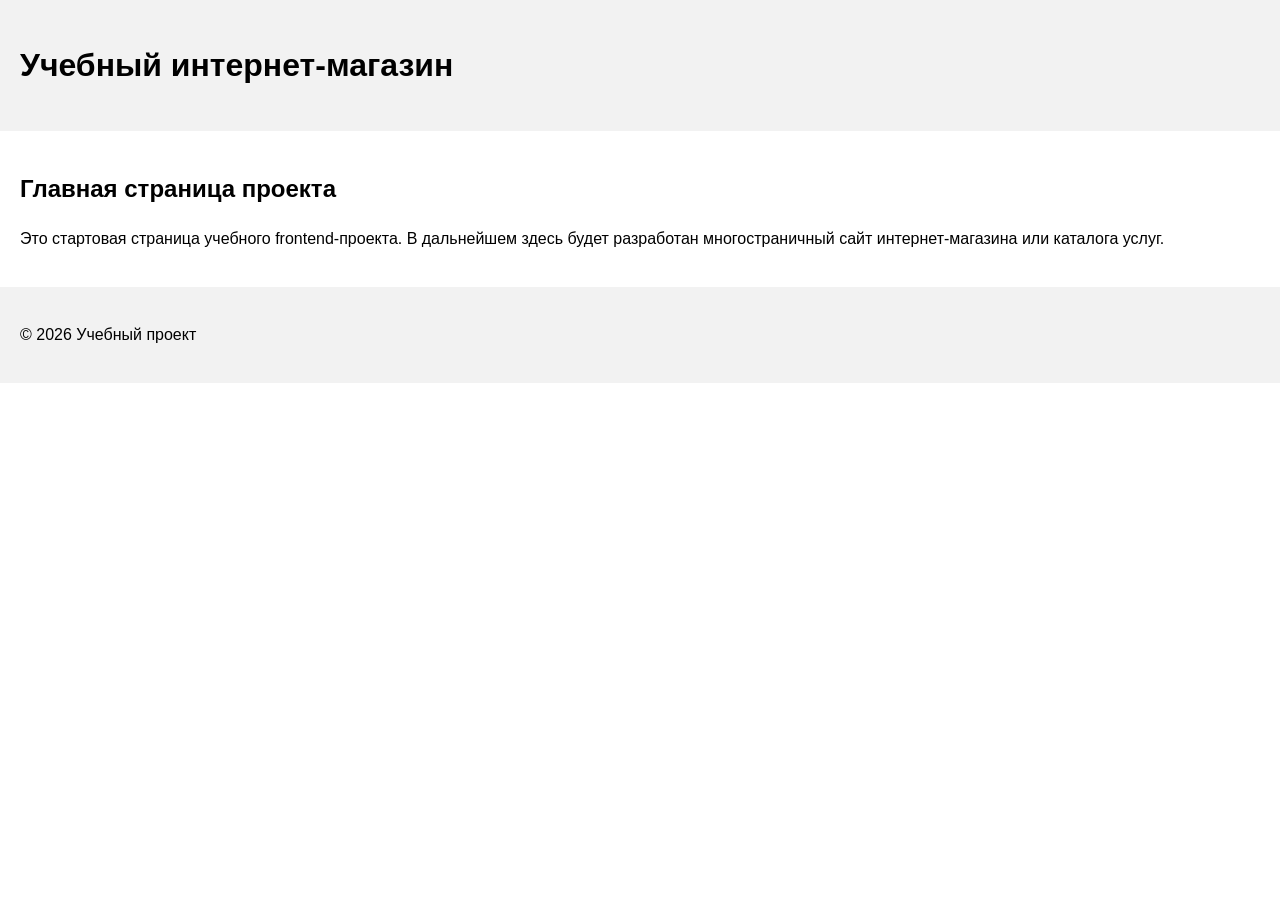
==== index.html @ c79b4078 "feat: initialize frontend project structure" ====
<!DOCTYPE html>
<html lang="ru">
<head>
  <meta charset="UTF-8">
  <meta name="viewport" content="width=device-width, initial-scale=1.0">
  <title>Каталог товаров</title>
  <link rel="stylesheet" href="css/style.css">
</head>
<body>
  <header>
    <h1>Учебный интернет-магазин</h1>
  </header>

  <main>
    <section>
      <h2>Главная страница проекта</h2>
      <p>
        Это стартовая страница учебного frontend-проекта.
        В дальнейшем здесь будет разработан многостраничный сайт
        интернет-магазина или каталога услуг.
      </p>
    </section>
  </main>

  <footer>
    <p>&copy; 2026 Учебный проект</p>
  </footer>
</body>
</html>
---- css/style.css ----
body {
  margin: 0;
  font-family: Arial, sans-serif;
  line-height: 1.5;
}

header,
main,
footer {
  padding: 20px;
}

header {
  background-color: #f2f2f2;
}

footer {
  background-color: #f2f2f2;
}
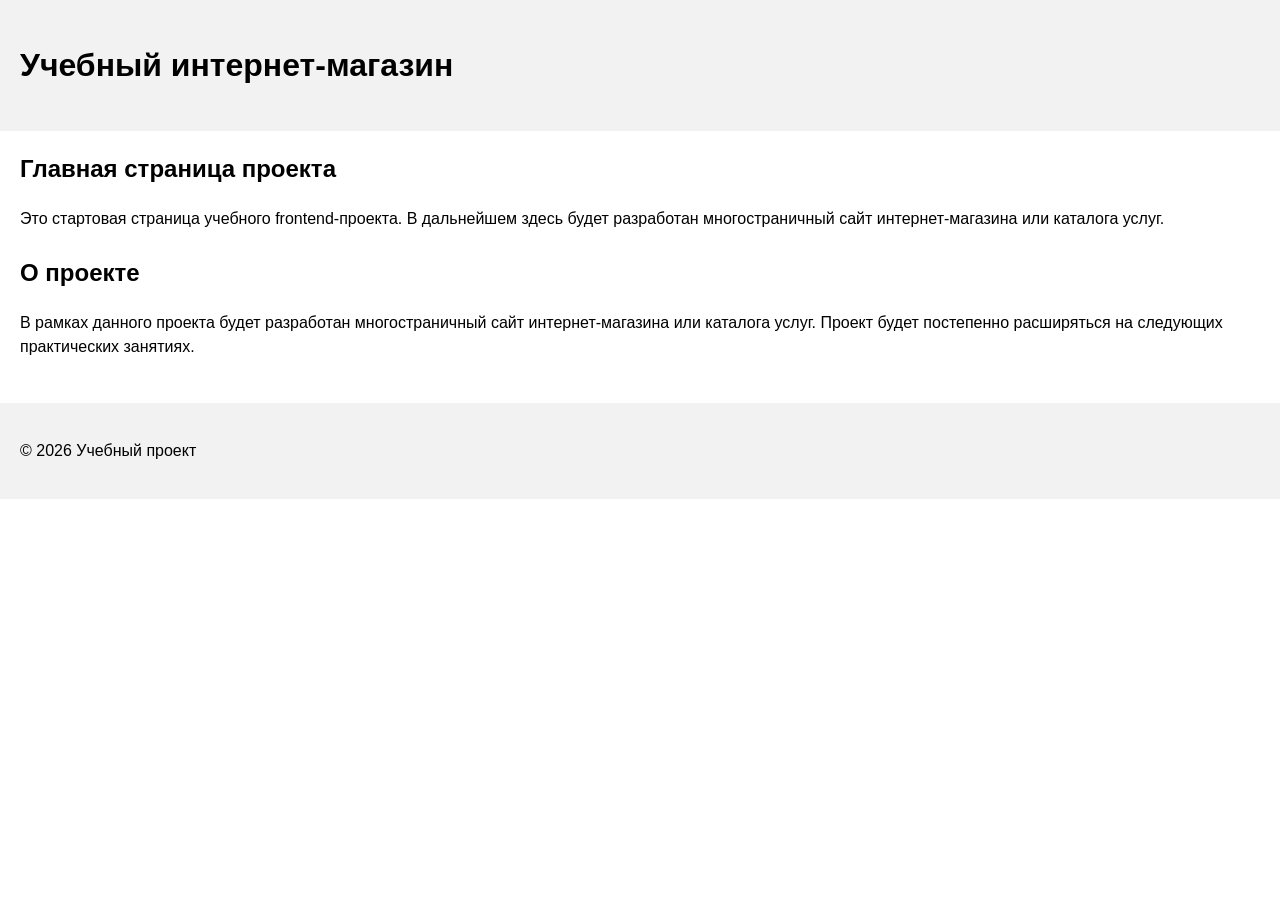
==== commit 5c880091: "feat: add project description selection" ====
--- a/index.html
+++ b/index.html
@@ -20,6 +20,14 @@
         интернет-магазина или каталога услуг.
       </p>
     </section>
+    <section>
+      <h2>О проекте</h2>
+      <p>
+        В рамках данного проекта будет разработан многостраничный сайт
+        интернет-магазина или каталога услуг. Проект будет постепенно
+        расширяться на следующих практических занятиях.
+      </p>
+    </section>
   </main>
 
   <footer>
--- a/css/style.css
+++ b/css/style.css
@@ -17,3 +17,10 @@
 footer {
   background-color: #f2f2f2;
 }
+section {
+  margin-bottom: 24px;
+}
+
+section h2 {
+  margin-top: 0;
+}
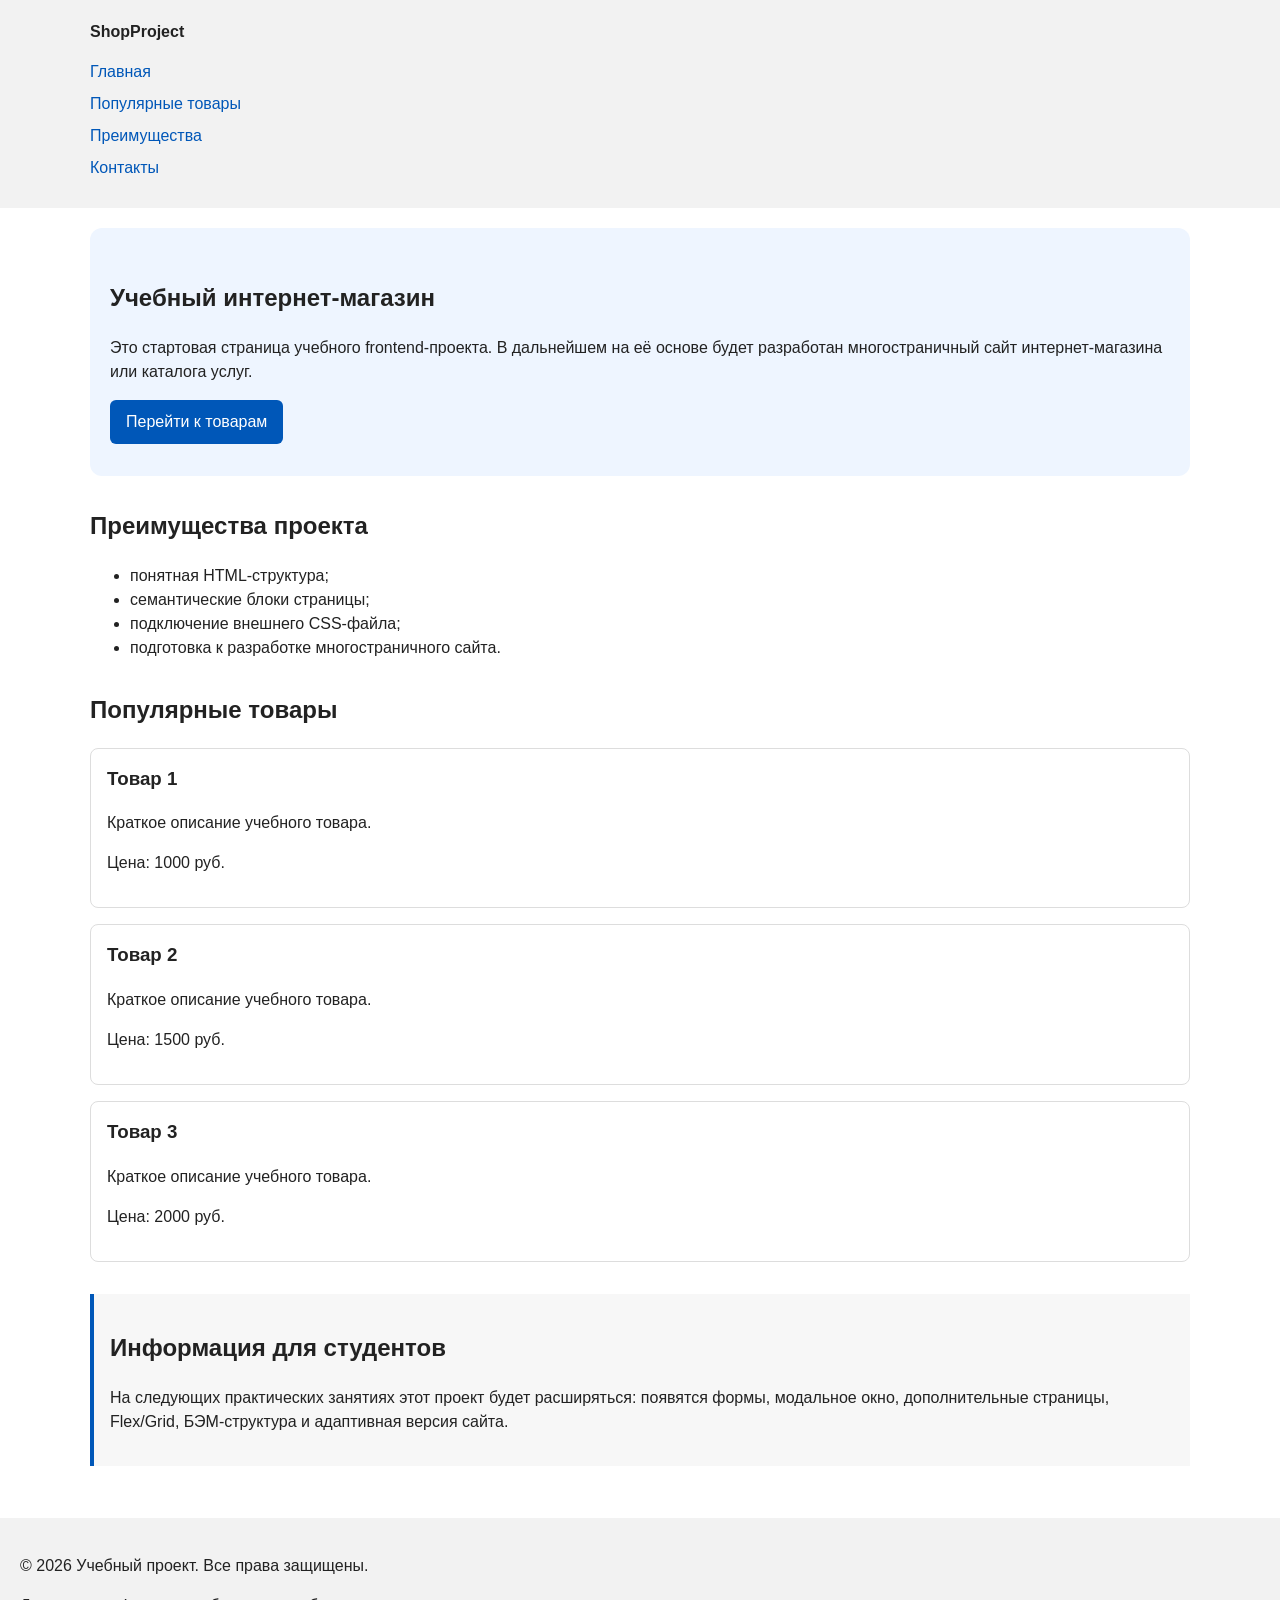
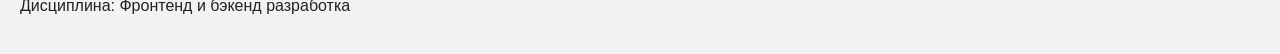
==== commit ddcb4ef4: "feat: add semantic HTML structure and base CSS styles" ====
--- a/index.html
+++ b/index.html
@@ -3,35 +3,79 @@
 <head>
   <meta charset="UTF-8">
   <meta name="viewport" content="width=device-width, initial-scale=1.0">
-  <title>Каталог товаров</title>
+  <title>Учебный интернет-магазин</title>
   <link rel="stylesheet" href="css/style.css">
 </head>
 <body>
   <header>
-    <h1>Учебный интернет-магазин</h1>
+    <div class="site-header">
+      <a class="site-logo" href="index.html">ShopProject</a>
+
+      <nav class="site-nav" aria-label="Основная навигация">
+        <ul class="site-nav__list">
+          <li><a href="index.html">Главная</a></li>
+          <li><a href="#popular">Популярные товары</a></li>
+          <li><a href="#advantages">Преимущества</a></li>
+          <li><a href="#contacts">Контакты</a></li>
+        </ul>
+      </nav>
+    </div>
   </header>
 
   <main>
-    <section>
-      <h2>Главная страница проекта</h2>
+    <section class="hero">
+      <h1>Учебный интернет-магазин</h1>
       <p>
         Это стартовая страница учебного frontend-проекта.
-        В дальнейшем здесь будет разработан многостраничный сайт
+        В дальнейшем на её основе будет разработан многостраничный сайт
         интернет-магазина или каталога услуг.
       </p>
+      <a class="button" href="#popular">Перейти к товарам</a>
     </section>
-    <section>
-      <h2>О проекте</h2>
+    <section class="section" id="advantages">
+      <h2>Преимущества проекта</h2>
+
+      <ul class="advantages-list">
+        <li>понятная HTML-структура;</li>
+        <li>семантические блоки страницы;</li>
+        <li>подключение внешнего CSS-файла;</li>
+        <li>подготовка к разработке многостраничного сайта.</li>
+      </ul>
+    </section>
+    <section class="section" id="popular">
+      <h2>Популярные товары</h2>
+
+      <article class="product-card">
+        <h3>Товар 1</h3>
+        <p>Краткое описание учебного товара.</p>
+        <p>Цена: 1000 руб.</p>
+      </article>
+
+      <article class="product-card">
+        <h3>Товар 2</h3>
+        <p>Краткое описание учебного товара.</p>
+        <p>Цена: 1500 руб.</p>
+      </article>
+
+      <article class="product-card">
+        <h3>Товар 3</h3>
+        <p>Краткое описание учебного товара.</p>
+        <p>Цена: 2000 руб.</p>
+      </article>
+    </section>
+    <aside class="aside-info">
+      <h2>Информация для студентов</h2>
       <p>
-        В рамках данного проекта будет разработан многостраничный сайт
-        интернет-магазина или каталога услуг. Проект будет постепенно
-        расширяться на следующих практических занятиях.
+        На следующих практических занятиях этот проект будет расширяться:
+        появятся формы, модальное окно, дополнительные страницы, Flex/Grid,
+        БЭМ-структура и адаптивная версия сайта.
       </p>
-    </section>
+    </aside>
   </main>
 
-  <footer>
-    <p>&copy; 2026 Учебный проект</p>
+  <footer id="contacts">
+    <p>&copy; 2026 Учебный проект. Все права защищены.</p>
+    <p>Дисциплина: Фронтенд и бэкенд разработка</p>
   </footer>
 </body>
 </html>
--- a/css/style.css
+++ b/css/style.css
@@ -1,26 +1,172 @@
+/* 
+  Универсальное правило для всех элементов.
+  border-box делает расчёт размеров более понятным:
+  width включает content, padding и border.
+*/
+* {
+  box-sizing: border-box;
+}
+
+/*
+  Убираем стандартный внешний отступ браузера у body.
+  Без этого вокруг страницы может появиться белая рамка.
+*/
 body {
   margin: 0;
   font-family: Arial, sans-serif;
   line-height: 1.5;
+  color: #222222;
+  background-color: #ffffff;
 }
 
+/*
+  Задаём внутренние отступы для основных областей страницы.
+  Это делает содержимое визуально отделённым от краёв окна браузера.
+*/
 header,
 main,
 footer {
   padding: 20px;
 }
 
+/*
+  Оформляем шапку страницы.
+  Пока используется простой светло-серый фон.
+*/
 header {
   background-color: #f2f2f2;
 }
 
+/*
+  Оформляем подвал страницы тем же фоном,
+  чтобы визуально отделить его от основного содержимого.
+*/
 footer {
   background-color: #f2f2f2;
 }
-section {
-  margin-bottom: 24px;
+
+/*
+  Ограничиваем ширину содержимого шапки,
+  чтобы оно не растягивалось слишком сильно на широких экранах.
+*/
+.site-header {
+  max-width: 1100px;
+  margin: 0 auto;
 }
 
-section h2 {
+/*
+  Оформляем текстовый логотип.
+*/
+.site-logo {
+  font-weight: bold;
+  text-decoration: none;
+  color: #222222;
+}
+
+/*
+  Убираем стандартные отступы и маркеры списка навигации.
+*/
+.site-nav__list {
+  padding: 0;
+  margin: 16px 0 0;
+  list-style: none;
+}
+
+/*
+  Добавляем расстояние между пунктами меню.
+*/
+.site-nav__list li {
+  margin-bottom: 8px;
+}
+
+/*
+  Оформляем ссылки меню.
+*/
+.site-nav__list a {
+  color: #0057b8;
+  text-decoration: none;
+}
+
+/*
+  При наведении мыши подчёркиваем ссылку.
+  Подробно состояния интерфейса будут рассмотрены в практической работе 1.7.
+*/
+.site-nav__list a:hover {
+  text-decoration: underline;
+}
+
+/*
+  Hero-блок — первый крупный блок страницы.
+  Он визуально отделяется от остальных разделов фоном и отступами.
+*/
+.hero {
+  max-width: 1100px;
+  margin: 0 auto 32px;
+  padding: 32px 20px;
+  background-color: #eef5ff;
+  border-radius: 12px;
+}
+
+/*
+  Общий класс для разделов страницы.
+*/
+.section {
+  max-width: 1100px;
+  margin: 0 auto 32px;
+}
+
+/*
+  Убираем лишний верхний отступ у заголовков разделов.
+*/
+.section h2 {
   margin-top: 0;
 }
+
+/*
+  Карточка товара — самостоятельный блок.
+  На следующих занятиях карточки будут доработаны и выстроены в сетку.
+*/
+.product-card {
+  margin-bottom: 16px;
+  padding: 16px;
+  border: 1px solid #dddddd;
+  border-radius: 8px;
+  background-color: #ffffff;
+}
+
+/*
+  Убираем лишний верхний отступ у заголовка карточки.
+*/
+.product-card h3 {
+  margin-top: 0;
+}
+
+/*
+  Пока это обычная ссылка, но визуально она оформляется как кнопка.
+*/
+.button {
+  display: inline-block;
+  padding: 10px 16px;
+  color: #ffffff;
+  background-color: #0057b8;
+  text-decoration: none;
+  border-radius: 6px;
+}
+
+/*
+  Простое состояние наведения для кнопки.
+*/
+.button:hover {
+  background-color: #003f86;
+}
+
+/*
+  Дополнительный информационный блок.
+*/
+.aside-info {
+  max-width: 1100px;
+  margin: 0 auto 32px;
+  padding: 16px;
+  border-left: 4px solid #0057b8;
+  background-color: #f7f7f7;
+}
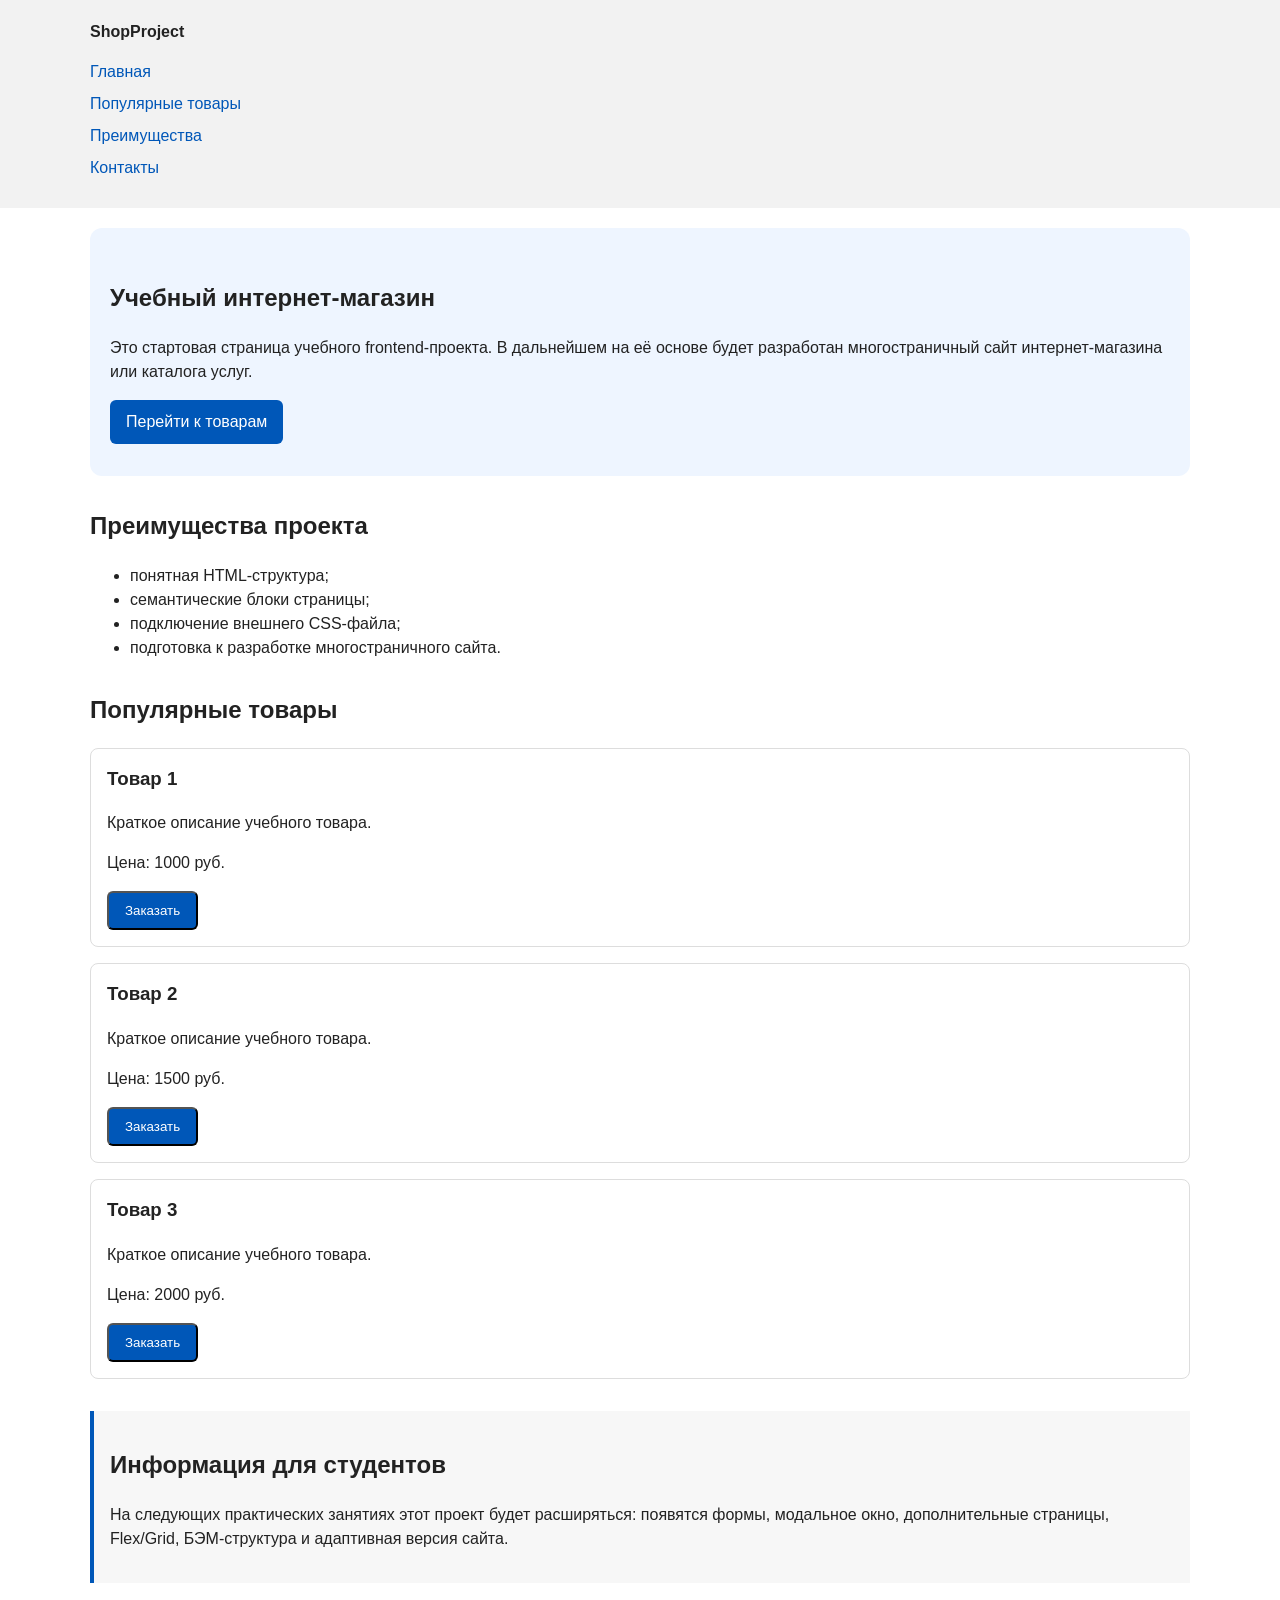
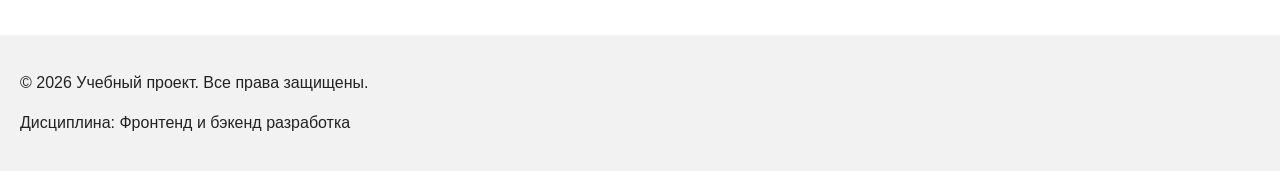
==== commit 80d91d67: "feat: add order form modal and validation" ====
--- a/index.html
+++ b/index.html
@@ -5,6 +5,7 @@
   <meta name="viewport" content="width=device-width, initial-scale=1.0">
   <title>Учебный интернет-магазин</title>
   <link rel="stylesheet" href="css/style.css">
+  <script src="js/main.js" defer></script>
 </head>
 <body>
   <header>
@@ -32,6 +33,7 @@
       </p>
       <a class="button" href="#popular">Перейти к товарам</a>
     </section>
+
     <section class="section" id="advantages">
       <h2>Преимущества проекта</h2>
 
@@ -42,6 +44,7 @@
         <li>подготовка к разработке многостраничного сайта.</li>
       </ul>
     </section>
+    
     <section class="section" id="popular">
       <h2>Популярные товары</h2>
 
@@ -49,20 +52,30 @@
         <h3>Товар 1</h3>
         <p>Краткое описание учебного товара.</p>
         <p>Цена: 1000 руб.</p>
+        <button class="button product-card__button" type="button" data-product="Товар 1">
+          Заказать
+        </button>
       </article>
 
       <article class="product-card">
         <h3>Товар 2</h3>
         <p>Краткое описание учебного товара.</p>
         <p>Цена: 1500 руб.</p>
+        <button class="button product-card__button" type="button" data-product="Товар 1">
+          Заказать
+        </button>
       </article>
 
       <article class="product-card">
         <h3>Товар 3</h3>
         <p>Краткое описание учебного товара.</p>
         <p>Цена: 2000 руб.</p>
+        <button class="button product-card__button" type="button" data-product="Товар 1">
+          Заказать
+        </button>
       </article>
     </section>
+
     <aside class="aside-info">
       <h2>Информация для студентов</h2>
       <p>
@@ -71,11 +84,110 @@
         БЭМ-структура и адаптивная версия сайта.
       </p>
     </aside>
+
   </main>
 
   <footer id="contacts">
     <p>&copy; 2026 Учебный проект. Все права защищены.</p>
     <p>Дисциплина: Фронтенд и бэкенд разработка</p>
   </footer>
+
+  <dialog class="order-dialog" id="order-dialog" aria-labelledby="order-dialog-title">
+    <h2 id="order-dialog-title">Оформление заявки</h2>
+
+    <form class="order-form" id="order-form" action="#" method="post" novalidate>
+      <input id="selected-product" name="selected-product" type="hidden">
+
+      <div class="form-field">
+        <label for="order-name">Имя</label>
+        <input
+          id="order-name"
+          name="name"
+          type="text"
+          placeholder="Введите ваше имя"
+          minlength="2"
+          autocomplete="given-name"
+          required
+        >
+      </div>
+
+      <div class="form-field">
+        <label for="order-email">E-mail</label>
+        <input
+          id="order-email"
+          name="email"
+          type="email"
+          placeholder="example@mail.ru"
+          autocomplete="email"
+          required
+        >
+      </div>
+
+      <div class="form-field">
+        <label for="order-phone">Телефон</label>
+        <input
+          id="order-phone"
+          name="phone"
+          type="tel"
+          inputmode="tel"
+          placeholder="+7 (900) 000-00-00"
+          pattern="^\+7 \(\d{3}\) \d{3}-\d{2}-\d{2}$"
+          required
+        >
+        <small>Формат: +7 (900) 000-00-00</small>
+      </div>
+
+      <div class="form-field">
+        <label for="order-date">Дата связи</label>
+        <input
+          id="order-date"
+          name="date"
+          type="date"
+        >
+      </div>
+
+      <div class="form-field">
+        <label for="order-topic">Тема заявки</label>
+        <select id="order-topic" name="topic" required>
+          <option value="">Выберите тему</option>
+          <option value="product">Заказ товара</option>
+          <option value="consultation">Консультация</option>
+          <option value="delivery">Доставка</option>
+        </select>
+      </div>
+
+      <div class="form-field">
+        <label for="order-comment">Комментарий</label>
+        <textarea
+          id="order-comment"
+          name="comment"
+          rows="4"
+          placeholder="Укажите дополнительную информацию"
+        ></textarea>
+      </div>
+
+      <div class="form-field form-field--checkbox">
+        <label>
+          <input
+            id="order-agreement"
+            name="agreement"
+            type="checkbox"
+            required
+          >
+          Я согласен на обработку данных
+        </label>
+      </div>
+
+      <div class="form-actions">
+        <button type="button" id="close-order-dialog">Закрыть</button>
+        <button type="submit">Отправить заявку</button>
+      </div>
+    </form>
+  </dialog>
+
+  <p class="success-message" id="success-message" hidden>
+    Форма успешно отправлена!
+  </p>
+
 </body>
 </html>
--- a/css/style.css
+++ b/css/style.css
@@ -170,3 +170,105 @@
   border-left: 4px solid #0057b8;
   background-color: #f7f7f7;
 }
+
+/*
+  Модальное окно.
+  Элемент dialog сам умеет открываться поверх страницы.
+*/
+.order-dialog {
+  width: min(100% - 32px, 560px);
+  padding: 24px;
+  border: none;
+  border-radius: 12px;
+}
+
+/*
+  Затемнение фона за модальным окном.
+*/
+.order-dialog::backdrop {
+  background-color: rgba(0, 0, 0, 0.5);
+}
+
+/*
+  Поле формы.
+  Каждый блок получает нижний отступ.
+*/
+.form-field {
+  margin-bottom: 16px;
+}
+
+/*
+  Подпись поля.
+*/
+.form-field label {
+  display: block;
+  margin-bottom: 6px;
+}
+
+/*
+  Основные поля формы.
+*/
+.form-field input,
+.form-field select,
+.form-field textarea {
+  width: 100%;
+  padding: 10px 12px;
+  border: 1px solid #cccccc;
+  border-radius: 6px;
+  font: inherit;
+}
+
+/*
+  Checkbox не должен занимать всю ширину.
+*/
+.form-field input[type="checkbox"] {
+  width: auto;
+}
+
+/*
+  Подсказка под полем телефона.
+*/
+.form-field small {
+  display: block;
+  margin-top: 4px;
+  color: #666666;
+}
+
+/*
+  Видимый фокус для клавиатурной навигации.
+*/
+.form-field input:focus-visible,
+.form-field select:focus-visible,
+.form-field textarea:focus-visible,
+.form-actions button:focus-visible {
+  outline: 2px solid #0057b8;
+  outline-offset: 2px;
+}
+
+/*
+  Подсветка ошибочных полей.
+  Атрибут aria-invalid будет добавляться через JavaScript.
+*/
+[aria-invalid="true"] {
+  border-color: #b00020;
+}
+
+/*
+  Кнопки формы.
+*/
+.form-actions {
+  display: flex;
+  gap: 12px;
+  margin-top: 20px;
+}
+
+/*
+  Сообщение об успешной отправке.
+*/
+.success-message {
+  max-width: 1100px;
+  margin: 24px auto;
+  padding: 16px;
+  border-left: 4px solid #168a2f;
+  background-color: #eefaf0;
+}
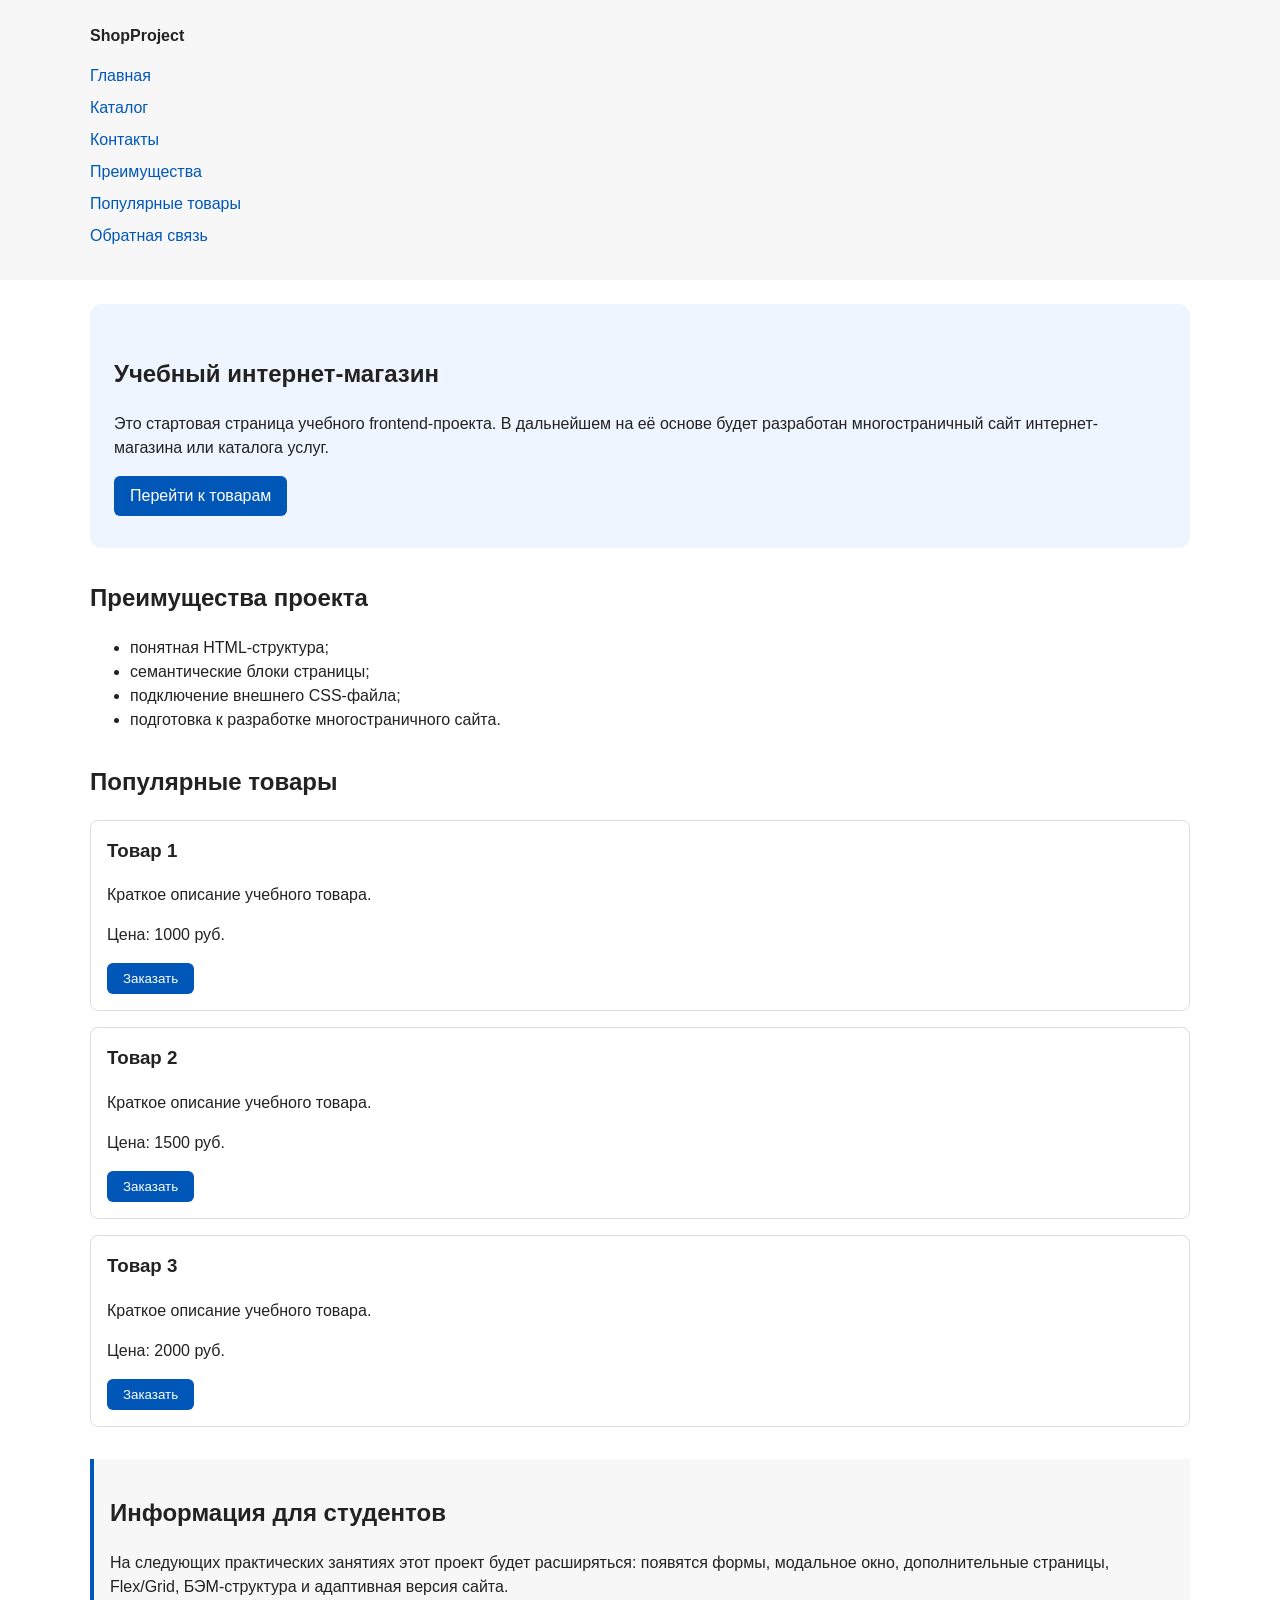
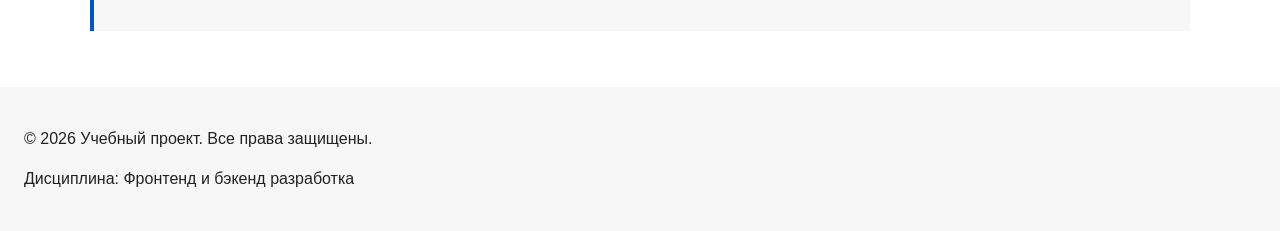
==== commit 62d04d05: "feat: add multi-page structure navigation and anchors" ====
--- a/index.html
+++ b/index.html
@@ -3,6 +3,10 @@
 <head>
   <meta charset="UTF-8">
   <meta name="viewport" content="width=device-width, initial-scale=1.0">
+  <meta property="og:type" content="website">
+  <meta property="og:title" content="Учебный интернет-магазин">
+  <meta property="og:description" content="Учебный frontend-проект интернет-магазина.">
+  <meta property="og:image" content="https://username.github.io/kr1-html-css-shop/images/preview.jpg">
   <title>Учебный интернет-магазин</title>
   <link rel="stylesheet" href="css/style.css">
   <script src="js/main.js" defer></script>
@@ -15,9 +19,11 @@
       <nav class="site-nav" aria-label="Основная навигация">
         <ul class="site-nav__list">
           <li><a href="index.html">Главная</a></li>
-          <li><a href="#popular">Популярные товары</a></li>
-          <li><a href="#advantages">Преимущества</a></li>
-          <li><a href="#contacts">Контакты</a></li>
+          <li><a href="catalog.html">Каталог</a></li>
+          <li><a href="contacts.html">Контакты</a></li>
+          <li><a href="index.html#advantages">Преимущества</a></li>
+          <li><a href="index.html#popular">Популярные товары</a></li>
+          <li><a href="index.html#contacts">Обратная связь</a></li>
         </ul>
       </nav>
     </div>
--- a/css/style.css
+++ b/css/style.css
@@ -1,23 +1,54 @@
-/* 
-  Универсальное правило для всех элементов.
-  border-box делает расчёт размеров более понятным:
-  width включает content, padding и border.
-*/
+/* ===============================
+   1. Переменные проекта
+   =============================== */
+
+:root {
+  /* Основные цвета проекта */
+  --color-bg: #ffffff;
+  --color-text: #222222;
+  --color-muted: #666666;
+  --color-primary: #0057b8;
+  --color-primary-dark: #003f86;
+  --color-border: #dddddd;
+  --color-surface: #f7f7f7;
+  --color-surface-accent: #eef5ff;
+  --color-danger: #b00020;
+  --color-success: #168a2f;
+  --color-success-bg: #eefaf0;
+  --color-white: #ffffff;
+
+  /* Отступы */
+  --space-xs: 4px;
+  --space-sm: 8px;
+  --space-md: 16px;
+  --space-lg: 24px;
+  --space-xl: 32px;
+
+  /* Скругления */
+  --radius-sm: 6px;
+  --radius-md: 8px;
+  --radius-lg: 12px;
+
+  /* Размеры */
+  --container-width: 1100px;
+}
+
+/* ===============================
+   2. Базовые стили
+   =============================== */
+
 * {
   box-sizing: border-box;
 }
 
-/*
-  Убираем стандартный внешний отступ браузера у body.
-  Без этого вокруг страницы может появиться белая рамка.
-*/
 body {
   margin: 0;
   font-family: Arial, sans-serif;
   line-height: 1.5;
-  color: #222222;
-  background-color: #ffffff;
-}
+  color: var(--color-text);
+  background-color: var(--color-bg);
+}
+
 
 /*
   Задаём внутренние отступы для основных областей страницы.
@@ -26,23 +57,33 @@
 header,
 main,
 footer {
-  padding: 20px;
-}
-
-/*
-  Оформляем шапку страницы.
-  Пока используется простой светло-серый фон.
-*/
+  padding: var(--space-lg);
+}
+
+
 header {
-  background-color: #f2f2f2;
-}
-
-/*
-  Оформляем подвал страницы тем же фоном,
-  чтобы визуально отделить его от основного содержимого.
-*/
+  background-color: var(--color-surface);
+}
+
 footer {
-  background-color: #f2f2f2;
+  background-color: var(--color-surface);
+}
+
+/* ===============================
+   3. Общие элементы интерфейса
+   =============================== */
+
+a {
+  color: var(--color-primary);
+}
+
+a:hover {
+  background-color: var(--color-primary-dark);
+}
+
+a:focus-visible {
+  outline: 2px solid var(--color-primary);
+  outline-offset: 3px;
 }
 
 /*
@@ -92,165 +133,142 @@
   Подробно состояния интерфейса будут рассмотрены в практической работе 1.7.
 */
 .site-nav__list a:hover {
+  color: var(--color-white);
   text-decoration: underline;
 }
 
-/*
-  Hero-блок — первый крупный блок страницы.
-  Он визуально отделяется от остальных разделов фоном и отступами.
-*/
+/* ===============================
+   4. Компоненты страницы
+   =============================== */
+
 .hero {
-  max-width: 1100px;
-  margin: 0 auto 32px;
-  padding: 32px 20px;
-  background-color: #eef5ff;
-  border-radius: 12px;
-}
-
-/*
-  Общий класс для разделов страницы.
-*/
+  max-width: var(--container-width);
+  margin: 0 auto var(--space-xl);
+  padding: var(--space-xl) var(--space-lg);
+  background-color: var(--color-surface-accent);
+  border-radius: var(--radius-lg);
+}
+
 .section {
-  max-width: 1100px;
-  margin: 0 auto 32px;
-}
-
-/*
-  Убираем лишний верхний отступ у заголовков разделов.
-*/
+  max-width: var(--container-width);
+  margin: 0 auto var(--space-xl);
+}
+
 .section h2 {
   margin-top: 0;
 }
 
-/*
-  Карточка товара — самостоятельный блок.
-  На следующих занятиях карточки будут доработаны и выстроены в сетку.
-*/
 .product-card {
-  margin-bottom: 16px;
-  padding: 16px;
-  border: 1px solid #dddddd;
-  border-radius: 8px;
-  background-color: #ffffff;
-}
-
-/*
-  Убираем лишний верхний отступ у заголовка карточки.
-*/
+  margin-bottom: var(--space-md);
+  padding: var(--space-md);
+  border: 1px solid var(--color-border);
+  border-radius: var(--radius-md);
+  background-color: var(--color-bg);
+}
+
+.product-card:hover {
+  border-color: var(--color-primary);
+}
+
 .product-card h3 {
   margin-top: 0;
 }
 
-/*
-  Пока это обычная ссылка, но визуально она оформляется как кнопка.
-*/
+
 .button {
   display: inline-block;
-  padding: 10px 16px;
-  color: #ffffff;
-  background-color: #0057b8;
+  padding: var(--space-sm) var(--space-md);
+  color: var(--color-white);
+  background-color: var(--color-primary);
   text-decoration: none;
-  border-radius: 6px;
-}
-
-/*
-  Простое состояние наведения для кнопки.
-*/
+  border: none;
+  border-radius: var(--radius-sm);
+  cursor: pointer;
+}
+
 .button:hover {
-  background-color: #003f86;
-}
-
-/*
-  Дополнительный информационный блок.
-*/
+  color: var(--color-white);
+  background-color: var(--color-primary-dark);
+}
+
+.button:focus-visible {
+  outline: 2px solid var(--color-primary);
+  outline-offset: 3px;
+}
+
+.button:disabled {
+  opacity: 0.6;
+  cursor: not-allowed;
+}
+
 .aside-info {
-  max-width: 1100px;
-  margin: 0 auto 32px;
-  padding: 16px;
-  border-left: 4px solid #0057b8;
-  background-color: #f7f7f7;
-}
-
-/*
-  Модальное окно.
-  Элемент dialog сам умеет открываться поверх страницы.
-*/
+  max-width: var(--container-width);
+  margin: 0 auto var(--space-xl);
+  padding: var(--space-md);
+  border-left: 4px solid var(--color-primary);
+  background-color: var(--color-surface);
+}
+
+/* ===============================
+   5. Форма и модальное окно
+   =============================== */
+
 .order-dialog {
   width: min(100% - 32px, 560px);
-  padding: 24px;
+  padding: var(--space-lg);
   border: none;
-  border-radius: 12px;
-}
-
-/*
-  Затемнение фона за модальным окном.
-*/
+  border-radius: var(--radius-lg);
+}
+
 .order-dialog::backdrop {
   background-color: rgba(0, 0, 0, 0.5);
 }
 
-/*
-  Поле формы.
-  Каждый блок получает нижний отступ.
-*/
 .form-field {
-  margin-bottom: 16px;
-}
-
-/*
-  Подпись поля.
-*/
+  margin-bottom: var(--space-md);
+}
+
 .form-field label {
   display: block;
-  margin-bottom: 6px;
-}
-
-/*
-  Основные поля формы.
-*/
+  margin-bottom: var(--space-xs);
+}
+
 .form-field input,
 .form-field select,
 .form-field textarea {
   width: 100%;
   padding: 10px 12px;
-  border: 1px solid #cccccc;
-  border-radius: 6px;
+  border: 1px solid var(--color-border);
+  border-radius: var(--radius-sm);
   font: inherit;
 }
 
-/*
-  Checkbox не должен занимать всю ширину.
-*/
 .form-field input[type="checkbox"] {
   width: auto;
 }
 
-/*
-  Подсказка под полем телефона.
-*/
 .form-field small {
   display: block;
-  margin-top: 4px;
-  color: #666666;
-}
-
-/*
-  Видимый фокус для клавиатурной навигации.
-*/
+  margin-top: var(--space-xs);
+  color: var(--color-muted);
+}
+
+.form-field input:hover,
+.form-field select:hover,
+.form-field textarea:hover {
+  border-color: var(--color-primary);
+}
+
 .form-field input:focus-visible,
 .form-field select:focus-visible,
 .form-field textarea:focus-visible,
 .form-actions button:focus-visible {
-  outline: 2px solid #0057b8;
-  outline-offset: 2px;
-}
-
-/*
-  Подсветка ошибочных полей.
-  Атрибут aria-invalid будет добавляться через JavaScript.
-*/
+  outline: 2px solid var(--color-primary);
+  outline-offset: 3px;
+}
+
 [aria-invalid="true"] {
-  border-color: #b00020;
+  border-color: var(--color-danger);
 }
 
 /*
@@ -262,13 +280,35 @@
   margin-top: 20px;
 }
 
-/*
-  Сообщение об успешной отправке.
-*/
 .success-message {
-  max-width: 1100px;
-  margin: 24px auto;
-  padding: 16px;
-  border-left: 4px solid #168a2f;
-  background-color: #eefaf0;
-}
+  max-width: var(--container-width);
+  margin: var(--space-lg) auto;
+  padding: var(--space-md);
+  border-left: 4px solid var(--color-success);
+  background-color: var(--color-success-bg);
+}
+
+.breadcrumbs {
+  max-width: var(--container-width);
+  margin: 0 auto var(--space-md);
+  font-size: 14px;
+  color: var(--color-muted);
+}
+
+.breadcrumbs a {
+  color: var(--color-primary);
+}
+
+.breadcrumbs span::before {
+  content: " / ";
+  color: var(--color-muted);
+}
+
+html {
+  scroll-behavior: smooth;
+}
+
+:target {
+  outline: 2px dashed var(--color-primary);
+  outline-offset: 4px;
+}
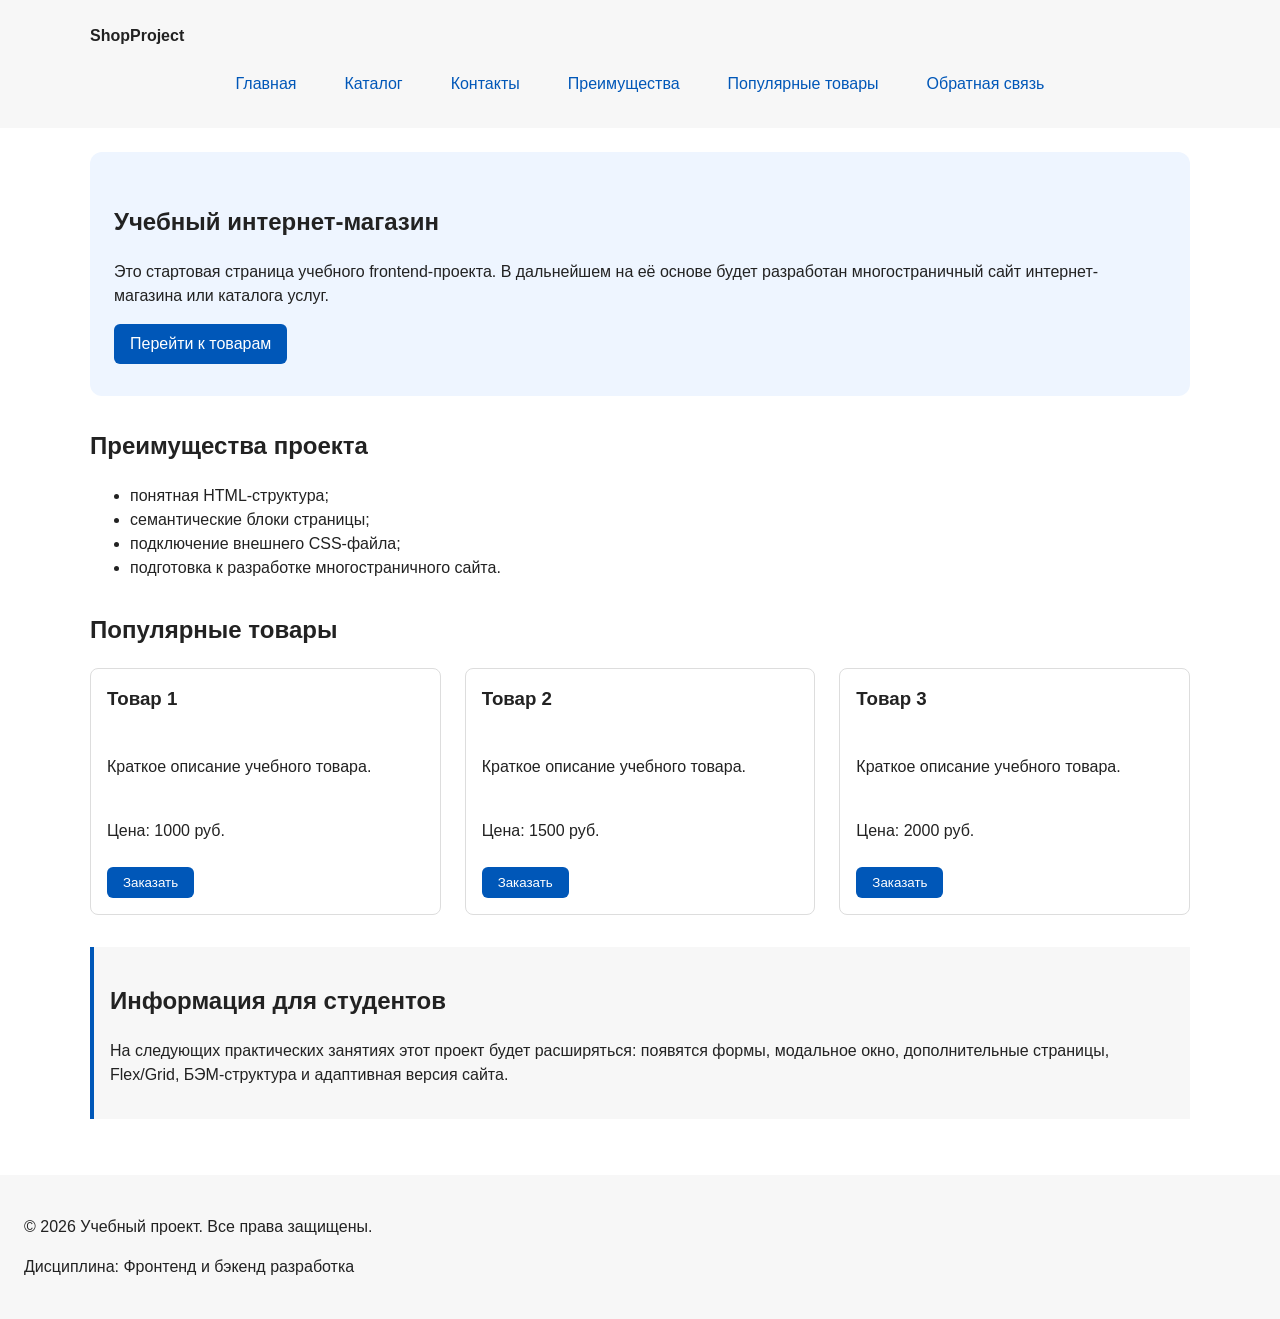
==== commit fbfa72fb: "feat: add flex navigation and grid catalog layout" ====
--- a/index.html
+++ b/index.html
@@ -54,32 +54,34 @@
     <section class="section" id="popular">
       <h2>Популярные товары</h2>
 
-      <article class="product-card">
-        <h3>Товар 1</h3>
-        <p>Краткое описание учебного товара.</p>
-        <p>Цена: 1000 руб.</p>
-        <button class="button product-card__button" type="button" data-product="Товар 1">
-          Заказать
-        </button>
-      </article>
-
-      <article class="product-card">
-        <h3>Товар 2</h3>
-        <p>Краткое описание учебного товара.</p>
-        <p>Цена: 1500 руб.</p>
-        <button class="button product-card__button" type="button" data-product="Товар 1">
-          Заказать
-        </button>
-      </article>
-
-      <article class="product-card">
-        <h3>Товар 3</h3>
-        <p>Краткое описание учебного товара.</p>
-        <p>Цена: 2000 руб.</p>
-        <button class="button product-card__button" type="button" data-product="Товар 1">
-          Заказать
-        </button>
-      </article>
+      <div class="products-grid">
+        <article class="product-card">
+          <h3>Товар 1</h3>
+          <p>Краткое описание учебного товара.</p>
+          <p>Цена: 1000 руб.</p>
+          <button class="button product-card__button" type="button" data-product="Товар 1">
+            Заказать
+          </button>
+        </article>
+
+        <article class="product-card">
+          <h3>Товар 2</h3>
+          <p>Краткое описание учебного товара.</p>
+          <p>Цена: 1500 руб.</p>
+          <button class="button product-card__button" type="button" data-product="Товар 2">
+            Заказать
+          </button>
+        </article>
+
+        <article class="product-card">
+          <h3>Товар 3</h3>
+          <p>Краткое описание учебного товара.</p>
+          <p>Цена: 2000 руб.</p>
+          <button class="button product-card__button" type="button" data-product="Товар 3">
+            Заказать
+          </button>
+        </article>
+      </div>
     </section>
 
     <aside class="aside-info">
--- a/css/style.css
+++ b/css/style.css
@@ -116,16 +116,26 @@
 /*
   Добавляем расстояние между пунктами меню.
 */
-.site-nav__list li {
-  margin-bottom: 8px;
+.site-nav__list {
+  display: flex;
+  flex-wrap: wrap;
+  justify-content: center;
+  align-items: center;
+  gap: var(--space-md);
+  padding: 0;
+  margin: var(--space-md) 0 0;
+  list-style: none;
 }
 
 /*
   Оформляем ссылки меню.
 */
 .site-nav__list a {
-  color: #0057b8;
+  display: inline-block;
+  padding: var(--space-sm) var(--space-md);
+  color: var(--color-primary);
   text-decoration: none;
+  border-radius: var(--radius-sm);
 }
 
 /*
@@ -134,7 +144,7 @@
 */
 .site-nav__list a:hover {
   color: var(--color-white);
-  text-decoration: underline;
+  background-color: var(--color-primary);
 }
 
 /* ===============================
@@ -158,14 +168,28 @@
   margin-top: 0;
 }
 
+.products-grid {
+  display: grid;
+  grid-template-columns: repeat(3, 1fr);
+  gap: var(--space-lg);
+}
+
 .product-card {
-  margin-bottom: var(--space-md);
+  display: flex;
+  flex-direction: column;
+  gap: var(--space-sm);
+  margin-bottom: 0;
   padding: var(--space-md);
   border: 1px solid var(--color-border);
   border-radius: var(--radius-md);
   background-color: var(--color-bg);
 }
 
+.product-card .button {
+  margin-top: auto;
+  align-self: flex-start;
+}
+
 .product-card:hover {
   border-color: var(--color-primary);
 }
@@ -174,6 +198,55 @@
   margin-top: 0;
 }
 
+.catalog-layout {
+  max-width: var(--container-width);
+  margin: 0 auto var(--space-xl);
+  display: grid;
+  grid-template-columns: 260px 1fr;
+  grid-template-areas: "filters products";
+  gap: var(--space-lg);
+}
+
+.catalog-filters {
+  grid-area: filters;
+  padding: var(--space-md);
+  border: 1px solid var(--color-border);
+  border-radius: var(--radius-md);
+  background-color: var(--color-surface);
+}
+
+.catalog-products {
+  grid-area: products;
+}
+
+.filters-form {
+  display: grid;
+  gap: var(--space-md);
+}
+
+.filters-form fieldset {
+  margin: 0;
+  padding: var(--space-md);
+  border: 1px solid var(--color-border);
+  border-radius: var(--radius-sm);
+}
+
+.filters-form legend {
+  font-weight: 700;
+}
+
+.filters-form label {
+  display: block;
+  margin-bottom: var(--space-sm);
+}
+
+.filters-form input[type="number"] {
+  width: 100%;
+  padding: 8px 10px;
+  border: 1px solid var(--color-border);
+  border-radius: var(--radius-sm);
+  font: inherit;
+}
 
 .button {
   display: inline-block;
@@ -209,6 +282,31 @@
   background-color: var(--color-surface);
 }
 
+.breadcrumbs {
+  max-width: var(--container-width);
+  margin: 0 auto var(--space-md);
+  font-size: 14px;
+  color: var(--color-muted);
+}
+
+.breadcrumbs a {
+  color: var(--color-primary);
+}
+
+.breadcrumbs span::before {
+  content: " / ";
+  color: var(--color-muted);
+}
+
+html {
+  scroll-behavior: smooth;
+}
+
+:target {
+  outline: 2px dashed var(--color-primary);
+  outline-offset: 4px;
+}
+
 /* ===============================
    5. Форма и модальное окно
    =============================== */
@@ -286,29 +384,4 @@
   padding: var(--space-md);
   border-left: 4px solid var(--color-success);
   background-color: var(--color-success-bg);
-}
-
-.breadcrumbs {
-  max-width: var(--container-width);
-  margin: 0 auto var(--space-md);
-  font-size: 14px;
-  color: var(--color-muted);
-}
-
-.breadcrumbs a {
-  color: var(--color-primary);
-}
-
-.breadcrumbs span::before {
-  content: " / ";
-  color: var(--color-muted);
-}
-
-html {
-  scroll-behavior: smooth;
-}
-
-:target {
-  outline: 2px dashed var(--color-primary);
-  outline-offset: 4px;
-}
+}
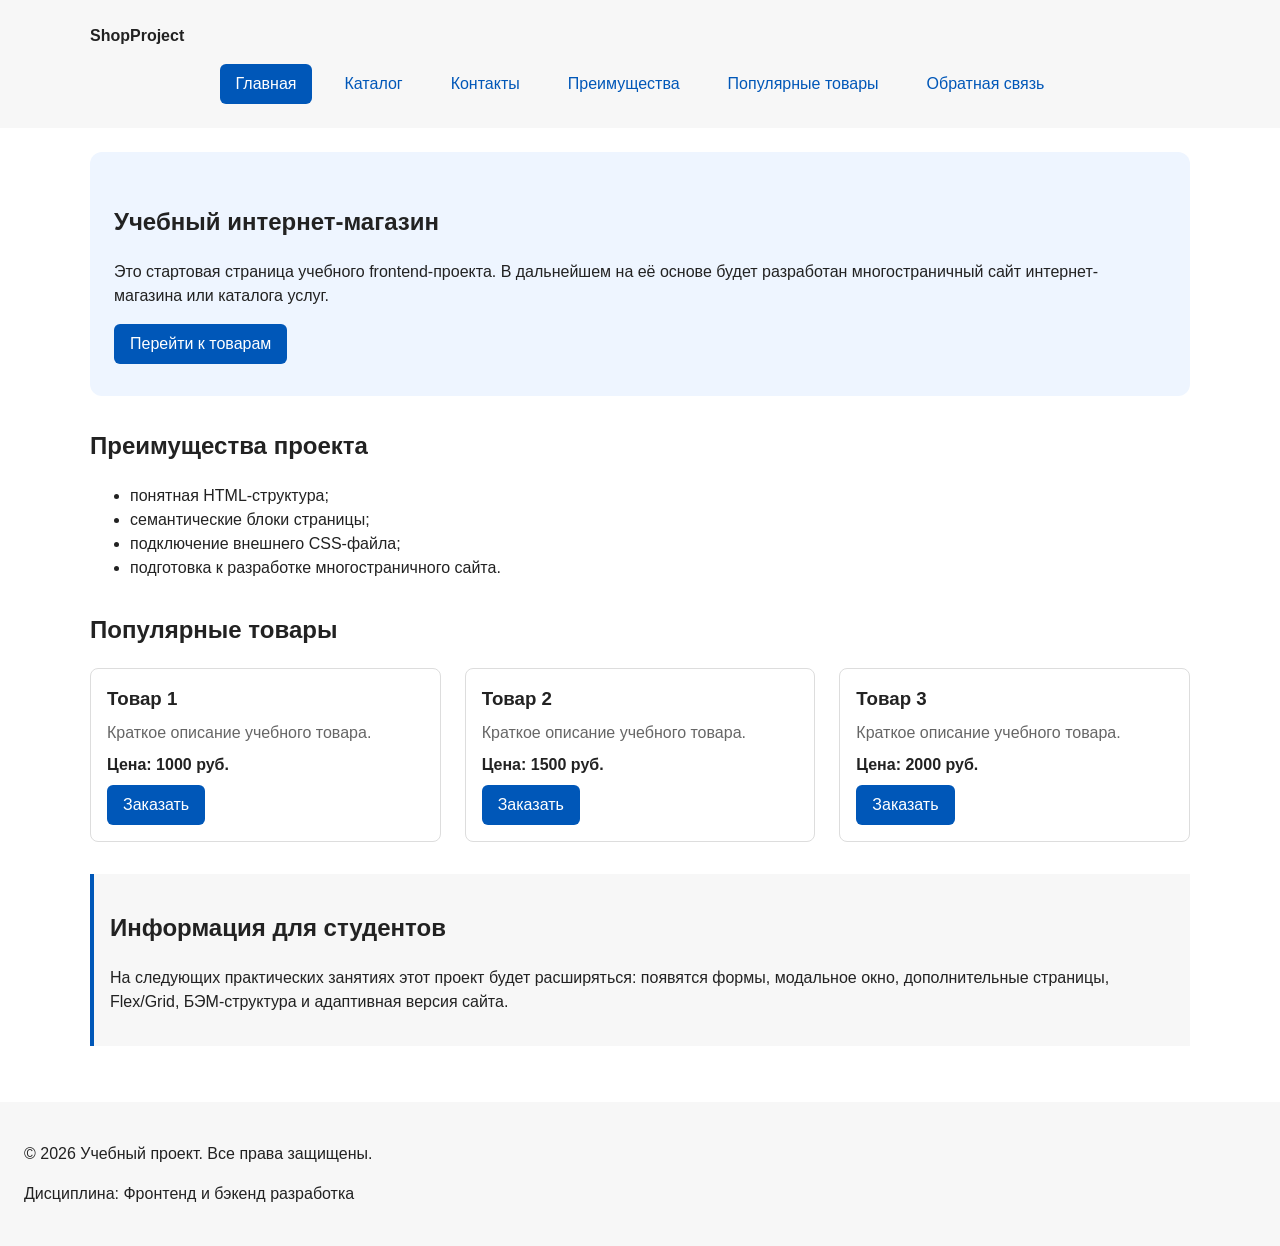
==== commit 59354c4a: "refactor: apply BEM naming to CSS classes" ====
--- a/index.html
+++ b/index.html
@@ -3,27 +3,35 @@
 <head>
   <meta charset="UTF-8">
   <meta name="viewport" content="width=device-width, initial-scale=1.0">
-  <meta property="og:type" content="website">
-  <meta property="og:title" content="Учебный интернет-магазин">
-  <meta property="og:description" content="Учебный frontend-проект интернет-магазина.">
-  <meta property="og:image" content="https://username.github.io/kr1-html-css-shop/images/preview.jpg">
   <title>Учебный интернет-магазин</title>
   <link rel="stylesheet" href="css/style.css">
   <script src="js/main.js" defer></script>
 </head>
 <body>
-  <header>
-    <div class="site-header">
-      <a class="site-logo" href="index.html">ShopProject</a>
 
+  <header class="site-header">
+    <div class="site-header__inner">
+      <a class="site-header__logo" href="index.html">ShopProject</a>
       <nav class="site-nav" aria-label="Основная навигация">
         <ul class="site-nav__list">
-          <li><a href="index.html">Главная</a></li>
-          <li><a href="catalog.html">Каталог</a></li>
-          <li><a href="contacts.html">Контакты</a></li>
-          <li><a href="index.html#advantages">Преимущества</a></li>
-          <li><a href="index.html#popular">Популярные товары</a></li>
-          <li><a href="index.html#contacts">Обратная связь</a></li>
+          <li class="site-nav__item">
+            <a class="site-nav__link site-nav__link--active" href="index.html">Главная</a>
+          </li>
+          <li class="site-nav__item">
+            <a class="site-nav__link" href="catalog.html">Каталог</a>
+          </li>
+          <li class="site-nav__item">
+            <a class="site-nav__link" href="contacts.html">Контакты</a>
+          </li>
+          <li class="site-nav__item">
+            <a class="site-nav__link" href="index.html#advantages">Преимущества</a>
+          </li>
+          <li class="site-nav__item">
+            <a class="site-nav__link" href="index.html#popular">Популярные товары</a>
+          </li>
+          <li class="site-nav__item">
+            <a class="site-nav__link" href="index.html#contacts">Обратная связь</a>
+          </li>
         </ul>
       </nav>
     </div>
@@ -42,7 +50,6 @@
 
     <section class="section" id="advantages">
       <h2>Преимущества проекта</h2>
-
       <ul class="advantages-list">
         <li>понятная HTML-структура;</li>
         <li>семантические блоки страницы;</li>
@@ -50,33 +57,32 @@
         <li>подготовка к разработке многостраничного сайта.</li>
       </ul>
     </section>
-    
+
     <section class="section" id="popular">
       <h2>Популярные товары</h2>
-
       <div class="products-grid">
         <article class="product-card">
-          <h3>Товар 1</h3>
-          <p>Краткое описание учебного товара.</p>
-          <p>Цена: 1000 руб.</p>
+          <h3 class="product-card__title">Товар 1</h3>
+          <p class="product-card__description">Краткое описание учебного товара.</p>
+          <p class="product-card__price">Цена: 1000 руб.</p>
           <button class="button product-card__button" type="button" data-product="Товар 1">
             Заказать
           </button>
         </article>
 
         <article class="product-card">
-          <h3>Товар 2</h3>
-          <p>Краткое описание учебного товара.</p>
-          <p>Цена: 1500 руб.</p>
+          <h3 class="product-card__title">Товар 2</h3>
+          <p class="product-card__description">Краткое описание учебного товара.</p>
+          <p class="product-card__price">Цена: 1500 руб.</p>
           <button class="button product-card__button" type="button" data-product="Товар 2">
             Заказать
           </button>
         </article>
 
         <article class="product-card">
-          <h3>Товар 3</h3>
-          <p>Краткое описание учебного товара.</p>
-          <p>Цена: 2000 руб.</p>
+          <h3 class="product-card__title">Товар 3</h3>
+          <p class="product-card__description">Краткое описание учебного товара.</p>
+          <p class="product-card__price">Цена: 2000 руб.</p>
           <button class="button product-card__button" type="button" data-product="Товар 3">
             Заказать
           </button>
@@ -92,71 +98,42 @@
         БЭМ-структура и адаптивная версия сайта.
       </p>
     </aside>
-
   </main>
 
-  <footer id="contacts">
+  <footer class="site-footer" id="contacts">
     <p>&copy; 2026 Учебный проект. Все права защищены.</p>
     <p>Дисциплина: Фронтенд и бэкенд разработка</p>
   </footer>
 
   <dialog class="order-dialog" id="order-dialog" aria-labelledby="order-dialog-title">
-    <h2 id="order-dialog-title">Оформление заявки</h2>
-
+    <h2 class="order-dialog__title" id="order-dialog-title">Оформление заявки</h2>
     <form class="order-form" id="order-form" action="#" method="post" novalidate>
       <input id="selected-product" name="selected-product" type="hidden">
 
-      <div class="form-field">
-        <label for="order-name">Имя</label>
-        <input
-          id="order-name"
-          name="name"
-          type="text"
-          placeholder="Введите ваше имя"
-          minlength="2"
-          autocomplete="given-name"
-          required
-        >
+      <div class="order-form__field">
+        <label class="order-form__label" for="order-name">Имя</label>
+        <input class="order-form__input" id="order-name" name="name" type="text" placeholder="Введите ваше имя" minlength="2" autocomplete="given-name" required>
       </div>
 
-      <div class="form-field">
-        <label for="order-email">E-mail</label>
-        <input
-          id="order-email"
-          name="email"
-          type="email"
-          placeholder="example@mail.ru"
-          autocomplete="email"
-          required
-        >
+      <div class="order-form__field">
+        <label class="order-form__label" for="order-email">E-mail</label>
+        <input class="order-form__input" id="order-email" name="email" type="email" placeholder="example@mail.ru" autocomplete="email" required>
       </div>
 
-      <div class="form-field">
-        <label for="order-phone">Телефон</label>
-        <input
-          id="order-phone"
-          name="phone"
-          type="tel"
-          inputmode="tel"
-          placeholder="+7 (900) 000-00-00"
-          pattern="^\+7 \(\d{3}\) \d{3}-\d{2}-\d{2}$"
-          required
-        >
+      <div class="order-form__field">
+        <label class="order-form__label" for="order-phone">Телефон</label>
+        <input class="order-form__input" id="order-phone" name="phone" type="tel" inputmode="tel" placeholder="+7 (900) 000-00-00" pattern="^\+7 \(\d{3}\) \d{3}-\d{2}-\d{2}$" required>
         <small>Формат: +7 (900) 000-00-00</small>
       </div>
 
-      <div class="form-field">
-        <label for="order-date">Дата связи</label>
-        <input
-          id="order-date"
-          name="date"
-          type="date"
-        >
+      <div class="order-form__field">
+        <label class="order-form__label" for="order-date">Дата связи</label>
+        <input class="order-form__input" id="order-date" name="date" type="date">
       </div>
 
-      <div class="form-field">
-        <label for="order-topic">Тема заявки</label>
-        <select id="order-topic" name="topic" required>
+      <div class="order-form__field">
+        <label class="order-form__label" for="order-topic">Тема заявки</label>
+        <select class="order-form__select" id="order-topic" name="topic" required>
           <option value="">Выберите тему</option>
           <option value="product">Заказ товара</option>
           <option value="consultation">Консультация</option>
@@ -164,31 +141,21 @@
         </select>
       </div>
 
-      <div class="form-field">
-        <label for="order-comment">Комментарий</label>
-        <textarea
-          id="order-comment"
-          name="comment"
-          rows="4"
-          placeholder="Укажите дополнительную информацию"
-        ></textarea>
+      <div class="order-form__field">
+        <label class="order-form__label" for="order-comment">Комментарий</label>
+        <textarea class="order-form__textarea" id="order-comment" name="comment" rows="4" placeholder="Укажите дополнительную информацию"></textarea>
       </div>
 
-      <div class="form-field form-field--checkbox">
-        <label>
-          <input
-            id="order-agreement"
-            name="agreement"
-            type="checkbox"
-            required
-          >
+      <div class="order-form__field order-form__field--checkbox">
+        <label class="order-form__label">
+          <input id="order-agreement" name="agreement" type="checkbox" required>
           Я согласен на обработку данных
         </label>
       </div>
 
-      <div class="form-actions">
-        <button type="button" id="close-order-dialog">Закрыть</button>
-        <button type="submit">Отправить заявку</button>
+      <div class="order-form__actions">
+        <button class="button button--secondary" type="button" id="close-order-dialog">Закрыть</button>
+        <button class="button button--primary" type="submit">Отправить заявку</button>
       </div>
     </form>
   </dialog>
@@ -198,4 +165,4 @@
   </p>
 
 </body>
-</html>
+</html>
--- a/css/style.css
+++ b/css/style.css
@@ -1,9 +1,7 @@
 /* ===============================
    1. Переменные проекта
    =============================== */
-
 :root {
-  /* Основные цвета проекта */
   --color-bg: #ffffff;
   --color-text: #222222;
   --color-muted: #666666;
@@ -17,28 +15,28 @@
   --color-success-bg: #eefaf0;
   --color-white: #ffffff;
 
-  /* Отступы */
   --space-xs: 4px;
   --space-sm: 8px;
   --space-md: 16px;
   --space-lg: 24px;
   --space-xl: 32px;
 
-  /* Скругления */
   --radius-sm: 6px;
   --radius-md: 8px;
   --radius-lg: 12px;
 
-  /* Размеры */
   --container-width: 1100px;
 }
 
 /* ===============================
    2. Базовые стили
    =============================== */
-
 * {
   box-sizing: border-box;
+}
+
+html {
+  scroll-behavior: smooth;
 }
 
 body {
@@ -49,36 +47,21 @@
   background-color: var(--color-bg);
 }
 
-
-/*
-  Задаём внутренние отступы для основных областей страницы.
-  Это делает содержимое визуально отделённым от краёв окна браузера.
-*/
 header,
 main,
 footer {
   padding: var(--space-lg);
 }
 
-
-header {
-  background-color: var(--color-surface);
-}
-
-footer {
-  background-color: var(--color-surface);
-}
-
 /* ===============================
    3. Общие элементы интерфейса
    =============================== */
-
 a {
   color: var(--color-primary);
 }
 
 a:hover {
-  background-color: var(--color-primary-dark);
+  color: var(--color-primary-dark);
 }
 
 a:focus-visible {
@@ -86,36 +69,74 @@
   outline-offset: 3px;
 }
 
-/*
-  Ограничиваем ширину содержимого шапки,
-  чтобы оно не растягивалось слишком сильно на широких экранах.
-*/
+.button {
+  display: inline-block;
+  padding: var(--space-sm) var(--space-md);
+  color: var(--color-white);
+  background-color: var(--color-primary);
+  text-decoration: none;
+  border: none;
+  border-radius: var(--radius-sm);
+  cursor: pointer;
+  font: inherit;
+}
+
+.button:hover {
+  background-color: var(--color-primary-dark);
+}
+
+.button:focus-visible {
+  outline: 2px solid var(--color-primary);
+  outline-offset: 3px;
+}
+
+.button:disabled {
+  opacity: 0.6;
+  cursor: not-allowed;
+}
+
+/* Модификаторы кнопок (ПЗ-7) */
+.button--primary {
+  color: var(--color-white);
+  background-color: var(--color-primary);
+}
+
+.button--primary:hover {
+  background-color: var(--color-primary-dark);
+}
+
+.button--secondary {
+  color: var(--color-primary);
+  background-color: transparent;
+  border: 1px solid var(--color-primary);
+}
+
+.button--secondary:hover {
+  color: var(--color-white);
+  background-color: var(--color-primary);
+}
+
+/* ===============================
+   4. Компоненты страницы
+   =============================== */
+
+/* Шапка (site-header) */
 .site-header {
-  max-width: 1100px;
+  background-color: var(--color-surface);
+}
+
+.site-header__inner {
+  max-width: var(--container-width);
   margin: 0 auto;
 }
 
-/*
-  Оформляем текстовый логотип.
-*/
-.site-logo {
-  font-weight: bold;
+.site-header__logo {
+  font-weight: 700;
+  color: var(--color-text);
   text-decoration: none;
-  color: #222222;
-}
-
-/*
-  Убираем стандартные отступы и маркеры списка навигации.
-*/
-.site-nav__list {
-  padding: 0;
-  margin: 16px 0 0;
-  list-style: none;
-}
-
-/*
-  Добавляем расстояние между пунктами меню.
-*/
+}
+
+/* Навигация (site-nav) */
 .site-nav__list {
   display: flex;
   flex-wrap: wrap;
@@ -127,10 +148,7 @@
   list-style: none;
 }
 
-/*
-  Оформляем ссылки меню.
-*/
-.site-nav__list a {
+.site-nav__link {
   display: inline-block;
   padding: var(--space-sm) var(--space-md);
   color: var(--color-primary);
@@ -138,19 +156,22 @@
   border-radius: var(--radius-sm);
 }
 
-/*
-  При наведении мыши подчёркиваем ссылку.
-  Подробно состояния интерфейса будут рассмотрены в практической работе 1.7.
-*/
-.site-nav__list a:hover {
+.site-nav__link:hover {
   color: var(--color-white);
   background-color: var(--color-primary);
 }
 
-/* ===============================
-   4. Компоненты страницы
-   =============================== */
-
+.site-nav__link:focus-visible {
+  outline: 2px solid var(--color-primary);
+  outline-offset: 3px;
+}
+
+.site-nav__link--active {
+  color: var(--color-white);
+  background-color: var(--color-primary);
+}
+
+/* Hero и секции */
 .hero {
   max-width: var(--container-width);
   margin: 0 auto var(--space-xl);
@@ -168,36 +189,75 @@
   margin-top: 0;
 }
 
+/* Карточка товара (product-card) */
+.product-card {
+  display: flex;
+  flex-direction: column;
+  gap: var(--space-sm);
+  padding: var(--space-md);
+  border: 1px solid var(--color-border);
+  border-radius: var(--radius-md);
+  background-color: var(--color-bg);
+}
+
+.product-card:hover {
+  border-color: var(--color-primary);
+}
+
+.product-card__title {
+  margin: 0;
+  color: var(--color-text);
+}
+
+.product-card__description {
+  margin: 0;
+  color: var(--color-muted);
+}
+
+.product-card__price {
+  margin: 0;
+  font-weight: 700;
+}
+
+.product-card__button {
+  margin-top: auto;
+  align-self: flex-start;
+}
+
+/* Сетка товаров (products-grid) */
 .products-grid {
   display: grid;
   grid-template-columns: repeat(3, 1fr);
   gap: var(--space-lg);
 }
 
-.product-card {
-  display: flex;
-  flex-direction: column;
-  gap: var(--space-sm);
-  margin-bottom: 0;
+/* Aside */
+.aside-info {
+  max-width: var(--container-width);
+  margin: 0 auto var(--space-xl);
   padding: var(--space-md);
-  border: 1px solid var(--color-border);
-  border-radius: var(--radius-md);
-  background-color: var(--color-bg);
-}
-
-.product-card .button {
-  margin-top: auto;
-  align-self: flex-start;
-}
-
-.product-card:hover {
-  border-color: var(--color-primary);
-}
-
-.product-card h3 {
-  margin-top: 0;
-}
-
+  border-left: 4px solid var(--color-primary);
+  background-color: var(--color-surface);
+}
+
+/* Хлебные крошки (breadcrumbs) */
+.breadcrumbs {
+  max-width: var(--container-width);
+  margin: 0 auto var(--space-md);
+  font-size: 14px;
+  color: var(--color-muted);
+}
+
+.breadcrumbs__link {
+  color: var(--color-primary);
+}
+
+.breadcrumbs__current::before {
+  content: " / ";
+  color: var(--color-muted);
+}
+
+/* Каталог (catalog-layout) */
 .catalog-layout {
   max-width: var(--container-width);
   margin: 0 auto var(--space-xl);
@@ -219,6 +279,7 @@
   grid-area: products;
 }
 
+/* Фильтры (filters-form) */
 .filters-form {
   display: grid;
   gap: var(--space-md);
@@ -248,60 +309,12 @@
   font: inherit;
 }
 
-.button {
-  display: inline-block;
-  padding: var(--space-sm) var(--space-md);
-  color: var(--color-white);
-  background-color: var(--color-primary);
-  text-decoration: none;
-  border: none;
-  border-radius: var(--radius-sm);
-  cursor: pointer;
-}
-
-.button:hover {
-  color: var(--color-white);
-  background-color: var(--color-primary-dark);
-}
-
-.button:focus-visible {
-  outline: 2px solid var(--color-primary);
-  outline-offset: 3px;
-}
-
-.button:disabled {
-  opacity: 0.6;
-  cursor: not-allowed;
-}
-
-.aside-info {
-  max-width: var(--container-width);
-  margin: 0 auto var(--space-xl);
-  padding: var(--space-md);
-  border-left: 4px solid var(--color-primary);
+/* Подвал (site-footer) */
+.site-footer {
   background-color: var(--color-surface);
 }
 
-.breadcrumbs {
-  max-width: var(--container-width);
-  margin: 0 auto var(--space-md);
-  font-size: 14px;
-  color: var(--color-muted);
-}
-
-.breadcrumbs a {
-  color: var(--color-primary);
-}
-
-.breadcrumbs span::before {
-  content: " / ";
-  color: var(--color-muted);
-}
-
-html {
-  scroll-behavior: smooth;
-}
-
+/* :target для якорей */
 :target {
   outline: 2px dashed var(--color-primary);
   outline-offset: 4px;
@@ -310,7 +323,6 @@
 /* ===============================
    5. Форма и модальное окно
    =============================== */
-
 .order-dialog {
   width: min(100% - 32px, 560px);
   padding: var(--space-lg);
@@ -322,18 +334,22 @@
   background-color: rgba(0, 0, 0, 0.5);
 }
 
-.form-field {
+.order-dialog__title {
+  margin-top: 0;
+}
+
+.order-form__field {
   margin-bottom: var(--space-md);
 }
 
-.form-field label {
+.order-form__label {
   display: block;
   margin-bottom: var(--space-xs);
 }
 
-.form-field input,
-.form-field select,
-.form-field textarea {
+.order-form__input,
+.order-form__select,
+.order-form__textarea {
   width: 100%;
   padding: 10px 12px;
   border: 1px solid var(--color-border);
@@ -341,47 +357,56 @@
   font: inherit;
 }
 
-.form-field input[type="checkbox"] {
-  width: auto;
-}
-
-.form-field small {
-  display: block;
-  margin-top: var(--space-xs);
-  color: var(--color-muted);
-}
-
-.form-field input:hover,
-.form-field select:hover,
-.form-field textarea:hover {
+.order-form__input:hover,
+.order-form__select:hover,
+.order-form__textarea:hover {
   border-color: var(--color-primary);
 }
 
-.form-field input:focus-visible,
-.form-field select:focus-visible,
-.form-field textarea:focus-visible,
-.form-actions button:focus-visible {
+.order-form__input:focus-visible,
+.order-form__select:focus-visible,
+.order-form__textarea:focus-visible {
   outline: 2px solid var(--color-primary);
   outline-offset: 3px;
 }
 
+.order-form__input[type="checkbox"] {
+  width: auto;
+}
+
+.order-form__actions {
+  display: flex;
+  gap: var(--space-md);
+  margin-top: var(--space-lg);
+}
+
 [aria-invalid="true"] {
   border-color: var(--color-danger);
 }
 
-/*
-  Кнопки формы.
-*/
-.form-actions {
-  display: flex;
-  gap: 12px;
-  margin-top: 20px;
-}
-
+/* ===============================
+   16. Сообщение об успехе (success-message)
+   =============================== */
 .success-message {
-  max-width: var(--container-width);
-  margin: var(--space-lg) auto;
+  position: fixed;
+  top: 24px;
+  left: 50%;
+  transform: translateX(-50%);
+  max-width: min(100% - 32px, 560px);
+  margin: 0;
   padding: var(--space-md);
   border-left: 4px solid var(--color-success);
   background-color: var(--color-success-bg);
+  color: var(--color-text);
+  border-radius: var(--radius-sm);
+  box-shadow: 0 4px 12px rgba(0, 0, 0, 0.15);
+  z-index: 1000;
+  opacity: 0;
+  transition: opacity 0.3s ease;
+  pointer-events: none;
+}
+
+.success-message:not([hidden]) {
+  opacity: 1;
+  pointer-events: auto;
 }
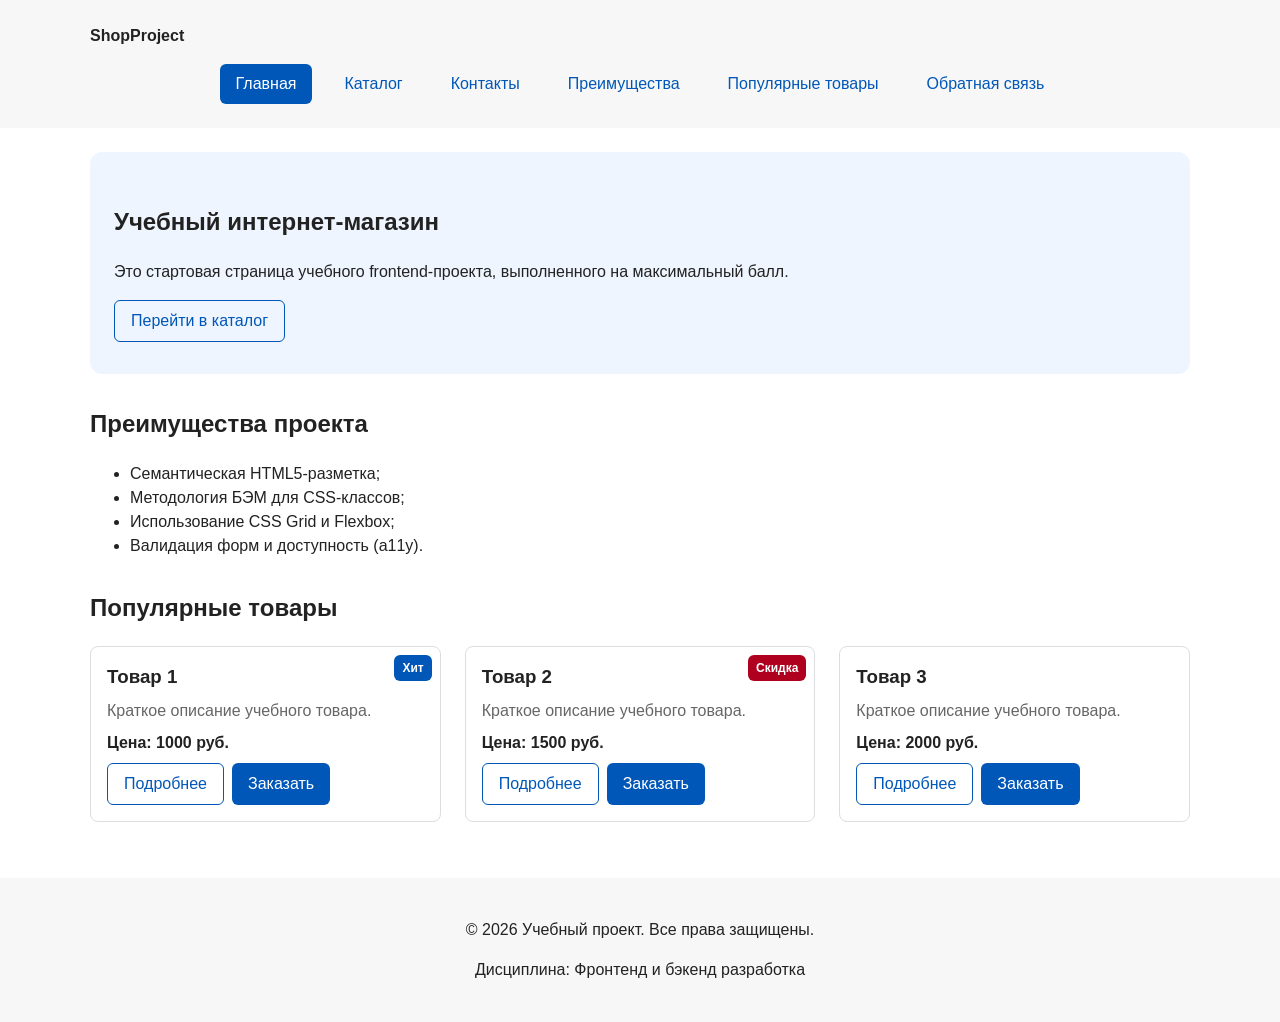
==== commit 6377f1a5: "fix: prepare HTML CSS project for submission" ====
--- a/index.html
+++ b/index.html
@@ -3,6 +3,7 @@
 <head>
   <meta charset="UTF-8">
   <meta name="viewport" content="width=device-width, initial-scale=1.0">
+  <meta name="description" content="Учебный интернет-магазин — главная страница проекта.">
   <title>Учебный интернет-магазин</title>
   <link rel="stylesheet" href="css/style.css">
   <script src="js/main.js" defer></script>
@@ -14,24 +15,12 @@
       <a class="site-header__logo" href="index.html">ShopProject</a>
       <nav class="site-nav" aria-label="Основная навигация">
         <ul class="site-nav__list">
-          <li class="site-nav__item">
-            <a class="site-nav__link site-nav__link--active" href="index.html">Главная</a>
-          </li>
-          <li class="site-nav__item">
-            <a class="site-nav__link" href="catalog.html">Каталог</a>
-          </li>
-          <li class="site-nav__item">
-            <a class="site-nav__link" href="contacts.html">Контакты</a>
-          </li>
-          <li class="site-nav__item">
-            <a class="site-nav__link" href="index.html#advantages">Преимущества</a>
-          </li>
-          <li class="site-nav__item">
-            <a class="site-nav__link" href="index.html#popular">Популярные товары</a>
-          </li>
-          <li class="site-nav__item">
-            <a class="site-nav__link" href="index.html#contacts">Обратная связь</a>
-          </li>
+          <li class="site-nav__item"><a class="site-nav__link site-nav__link--active" href="index.html">Главная</a></li>
+          <li class="site-nav__item"><a class="site-nav__link" href="catalog.html">Каталог</a></li>
+          <li class="site-nav__item"><a class="site-nav__link" href="contacts.html">Контакты</a></li>
+          <li class="site-nav__item"><a class="site-nav__link" href="index.html#advantages">Преимущества</a></li>
+          <li class="site-nav__item"><a class="site-nav__link" href="index.html#popular">Популярные товары</a></li>
+          <li class="site-nav__item"><a class="site-nav__link" href="index.html#contacts">Обратная связь</a></li>
         </ul>
       </nav>
     </div>
@@ -40,64 +29,56 @@
   <main>
     <section class="hero">
       <h1>Учебный интернет-магазин</h1>
-      <p>
-        Это стартовая страница учебного frontend-проекта.
-        В дальнейшем на её основе будет разработан многостраничный сайт
-        интернет-магазина или каталога услуг.
-      </p>
-      <a class="button" href="#popular">Перейти к товарам</a>
+      <p>Это стартовая страница учебного frontend-проекта, выполненного на максимальный балл.</p>
+      <a class="button button--secondary" href="catalog.html">Перейти в каталог</a>
     </section>
 
     <section class="section" id="advantages">
       <h2>Преимущества проекта</h2>
       <ul class="advantages-list">
-        <li>понятная HTML-структура;</li>
-        <li>семантические блоки страницы;</li>
-        <li>подключение внешнего CSS-файла;</li>
-        <li>подготовка к разработке многостраничного сайта.</li>
+        <li>Семантическая HTML5-разметка;</li>
+        <li>Методология БЭМ для CSS-классов;</li>
+        <li>Использование CSS Grid и Flexbox;</li>
+        <li>Валидация форм и доступность (a11y).</li>
       </ul>
     </section>
 
     <section class="section" id="popular">
       <h2>Популярные товары</h2>
       <div class="products-grid">
-        <article class="product-card">
+        <article class="product-card product-card--hit">
+          <span class="product-card__badge">Хит</span>
           <h3 class="product-card__title">Товар 1</h3>
           <p class="product-card__description">Краткое описание учебного товара.</p>
           <p class="product-card__price">Цена: 1000 руб.</p>
-          <button class="button product-card__button" type="button" data-product="Товар 1">
-            Заказать
-          </button>
+          <div class="product-card__actions">
+            <a class="button button--secondary" href="product.html#product-1">Подробнее</a>
+            <button class="button button--primary product-card__button" type="button" data-product="Товар 1">Заказать</button>
+          </div>
         </article>
 
-        <article class="product-card">
+        <article class="product-card product-card--discount">
+          <span class="product-card__badge">Скидка</span>
           <h3 class="product-card__title">Товар 2</h3>
           <p class="product-card__description">Краткое описание учебного товара.</p>
           <p class="product-card__price">Цена: 1500 руб.</p>
-          <button class="button product-card__button" type="button" data-product="Товар 2">
-            Заказать
-          </button>
+          <div class="product-card__actions">
+            <a class="button button--secondary" href="product.html#product-2">Подробнее</a>
+            <button class="button button--primary product-card__button" type="button" data-product="Товар 2">Заказать</button>
+          </div>
         </article>
 
         <article class="product-card">
           <h3 class="product-card__title">Товар 3</h3>
           <p class="product-card__description">Краткое описание учебного товара.</p>
           <p class="product-card__price">Цена: 2000 руб.</p>
-          <button class="button product-card__button" type="button" data-product="Товар 3">
-            Заказать
-          </button>
+          <div class="product-card__actions">
+            <a class="button button--secondary" href="product.html#product-3">Подробнее</a>
+            <button class="button button--primary product-card__button" type="button" data-product="Товар 3">Заказать</button>
+          </div>
         </article>
       </div>
     </section>
-
-    <aside class="aside-info">
-      <h2>Информация для студентов</h2>
-      <p>
-        На следующих практических занятиях этот проект будет расширяться:
-        появятся формы, модальное окно, дополнительные страницы, Flex/Grid,
-        БЭМ-структура и адаптивная версия сайта.
-      </p>
-    </aside>
   </main>
 
   <footer class="site-footer" id="contacts">
@@ -164,5 +145,7 @@
     Форма успешно отправлена!
   </p>
 
+  <button class="button button--secondary back-to-top" id="back-to-top" aria-label="Вернуться наверх">↑ Наверх</button>
+
 </body>
 </html>
--- a/css/style.css
+++ b/css/style.css
@@ -31,14 +31,8 @@
 /* ===============================
    2. Базовые стили
    =============================== */
-* {
-  box-sizing: border-box;
-}
-
-html {
-  scroll-behavior: smooth;
-}
-
+* { box-sizing: border-box; }
+html { scroll-behavior: smooth; }
 body {
   margin: 0;
   font-family: Arial, sans-serif;
@@ -46,25 +40,14 @@
   color: var(--color-text);
   background-color: var(--color-bg);
 }
-
-header,
-main,
-footer {
-  padding: var(--space-lg);
-}
+header, main, footer { padding: var(--space-lg); }
 
 /* ===============================
    3. Общие элементы интерфейса
    =============================== */
-a {
-  color: var(--color-primary);
-}
-
-a:hover {
-  color: var(--color-primary-dark);
-}
-
-a:focus-visible {
+a { color: var(--color-primary); }
+a:hover { color: var(--color-primary-dark); }
+a:focus-visible, button:focus-visible, input:focus-visible, select:focus-visible, textarea:focus-visible {
   outline: 2px solid var(--color-primary);
   outline-offset: 3px;
 }
@@ -72,321 +55,111 @@
 .button {
   display: inline-block;
   padding: var(--space-sm) var(--space-md);
-  color: var(--color-white);
-  background-color: var(--color-primary);
-  text-decoration: none;
   border: none;
   border-radius: var(--radius-sm);
+  font: inherit;
+  text-decoration: none;
   cursor: pointer;
-  font: inherit;
 }
-
-.button:hover {
-  background-color: var(--color-primary-dark);
-}
-
-.button:focus-visible {
-  outline: 2px solid var(--color-primary);
-  outline-offset: 3px;
-}
-
-.button:disabled {
-  opacity: 0.6;
-  cursor: not-allowed;
-}
-
-/* Модификаторы кнопок (ПЗ-7) */
-.button--primary {
-  color: var(--color-white);
-  background-color: var(--color-primary);
-}
-
-.button--primary:hover {
-  background-color: var(--color-primary-dark);
-}
-
-.button--secondary {
-  color: var(--color-primary);
-  background-color: transparent;
-  border: 1px solid var(--color-primary);
-}
-
-.button--secondary:hover {
-  color: var(--color-white);
-  background-color: var(--color-primary);
-}
+.button--primary { color: var(--color-white); background-color: var(--color-primary); }
+.button--primary:hover { color: var(--color-white); background-color: var(--color-primary-dark); }
+.button--secondary { color: var(--color-primary); background-color: transparent; border: 1px solid var(--color-primary); }
+.button--secondary:hover { color: var(--color-white); background-color: var(--color-primary); }
 
 /* ===============================
    4. Компоненты страницы
    =============================== */
+.site-header { background-color: var(--color-surface); }
+.site-header__inner { max-width: var(--container-width); margin: 0 auto; }
+.site-header__logo { font-weight: 700; color: var(--color-text); text-decoration: none; }
 
-/* Шапка (site-header) */
-.site-header {
+.site-nav__list {
+  display: flex; flex-wrap: wrap; justify-content: center; align-items: center;
+  gap: var(--space-md); padding: 0; margin: var(--space-md) 0 0; list-style: none;
+}
+.site-nav__link {
+  display: inline-block; padding: var(--space-sm) var(--space-md);
+  color: var(--color-primary); text-decoration: none; border-radius: var(--radius-sm);
+}
+.site-nav__link:hover { color: var(--color-white); background-color: var(--color-primary); }
+.site-nav__link--active { color: var(--color-white); background-color: var(--color-primary); }
+
+.hero {
+  max-width: var(--container-width); margin: 0 auto var(--space-xl);
+  padding: var(--space-xl) var(--space-lg);
+  background-color: var(--color-surface-accent); border-radius: var(--radius-lg);
+}
+.section { max-width: var(--container-width); margin: 0 auto var(--space-xl); }
+
+.product-card {
+  position: relative;
+  display: flex; flex-direction: column; gap: var(--space-sm);
+  padding: var(--space-md); border: 1px solid var(--color-border);
+  border-radius: var(--radius-md); background-color: var(--color-bg);
+}
+.product-card:hover { border-color: var(--color-primary); }
+.product-card__badge {
+  position: absolute; top: var(--space-sm); right: var(--space-sm);
+  padding: 4px 8px; color: var(--color-white); background-color: var(--color-danger);
+  border-radius: var(--radius-sm); font-size: 12px; font-weight: 700; z-index: 1;
+}
+.product-card--hit .product-card__badge { background-color: var(--color-primary); }
+.product-card__title { margin: 0; color: var(--color-text); }
+.product-card__description { margin: 0; color: var(--color-muted); }
+.product-card__price { margin: 0; font-weight: 700; }
+.product-card__actions { display: flex; gap: var(--space-sm); margin-top: auto; }
+
+.products-grid { display: grid; grid-template-columns: repeat(auto-fit, minmax(260px, 1fr)); gap: var(--space-lg); }
+
+.catalog-layout {
+  max-width: var(--container-width); margin: 0 auto var(--space-xl);
+  display: grid; grid-template-columns: 260px 1fr; grid-template-areas: "filters products"; gap: var(--space-lg);
+}
+.catalog-filters {
+  grid-area: filters; padding: var(--space-md);
+  border: 1px solid var(--color-border); border-radius: var(--radius-md);
   background-color: var(--color-surface);
+  position: sticky; top: var(--space-lg); align-self: start;
 }
+.catalog-products { grid-area: products; }
 
-.site-header__inner {
-  max-width: var(--container-width);
-  margin: 0 auto;
+.filters-form { display: grid; gap: var(--space-md); }
+.filters-form fieldset { margin: 0; padding: var(--space-md); border: 1px solid var(--color-border); border-radius: var(--radius-sm); }
+.filters-form legend { font-weight: 700; }
+.filters-form label { display: block; margin-bottom: var(--space-sm); }
+.filters-form input[type="number"] { width: 100%; padding: 8px 10px; border: 1px solid var(--color-border); border-radius: var(--radius-sm); font: inherit; }
+
+.product-detail { display: grid; grid-template-columns: 1fr 1fr; gap: var(--space-xl); align-items: start; }
+.product-card__image-placeholder {
+  width: 100%; height: 250px; background-color: var(--color-surface);
+  display: flex; align-items: center; justify-content: center;
+  color: var(--color-muted); border-radius: var(--radius-md); margin-bottom: var(--space-md);
 }
+.product-table { width: 100%; border-collapse: collapse; margin-top: var(--space-md); }
+.product-table caption { font-weight: 700; margin-bottom: var(--space-sm); text-align: left; font-size: 1.1em; }
+.product-table th, .product-table td { padding: var(--space-sm); border: 1px solid var(--color-border); text-align: left; }
+.product-table th { background-color: var(--color-surface); font-weight: 600; }
 
-.site-header__logo {
-  font-weight: 700;
-  color: var(--color-text);
-  text-decoration: none;
+.back-to-top {
+  position: fixed; bottom: var(--space-lg); right: var(--space-lg);
+  z-index: 100; display: none; box-shadow: 0 4px 12px rgba(0,0,0,0.15);
 }
+.back-to-top.is-visible { display: block; }
 
-/* Навигация (site-nav) */
-.site-nav__list {
-  display: flex;
-  flex-wrap: wrap;
-  justify-content: center;
-  align-items: center;
-  gap: var(--space-md);
-  padding: 0;
-  margin: var(--space-md) 0 0;
-  list-style: none;
+.breadcrumbs { max-width: var(--container-width); margin: 0 auto var(--space-md); font-size: 14px; color: var(--color-muted); }
+.breadcrumbs__link { color: var(--color-primary); }
+.breadcrumbs__link::after { content: " / "; color: var(--color-muted); }
+
+.order-dialog { width: min(100% - 32px, 560px); padding: var(--space-lg); border: none; border-radius: var(--radius-lg); }
+.order-dialog::backdrop { background-color: rgba(0, 0, 0, 0.5); }
+.order-form__field { margin-bottom: var(--space-md); }
+.order-form__label { display: block; margin-bottom: var(--space-xs); }
+.order-form__input, .order-form__select, .order-form__textarea {
+  width: 100%; padding: 10px 12px; border: 1px solid var(--color-border);
+  border-radius: var(--radius-sm); font: inherit;
 }
-
-.site-nav__link {
-  display: inline-block;
-  padding: var(--space-sm) var(--space-md);
-  color: var(--color-primary);
-  text-decoration: none;
-  border-radius: var(--radius-sm);
-}
-
-.site-nav__link:hover {
-  color: var(--color-white);
-  background-color: var(--color-primary);
-}
-
-.site-nav__link:focus-visible {
-  outline: 2px solid var(--color-primary);
-  outline-offset: 3px;
-}
-
-.site-nav__link--active {
-  color: var(--color-white);
-  background-color: var(--color-primary);
-}
-
-/* Hero и секции */
-.hero {
-  max-width: var(--container-width);
-  margin: 0 auto var(--space-xl);
-  padding: var(--space-xl) var(--space-lg);
-  background-color: var(--color-surface-accent);
-  border-radius: var(--radius-lg);
-}
-
-.section {
-  max-width: var(--container-width);
-  margin: 0 auto var(--space-xl);
-}
-
-.section h2 {
-  margin-top: 0;
-}
-
-/* Карточка товара (product-card) */
-.product-card {
-  display: flex;
-  flex-direction: column;
-  gap: var(--space-sm);
-  padding: var(--space-md);
-  border: 1px solid var(--color-border);
-  border-radius: var(--radius-md);
-  background-color: var(--color-bg);
-}
-
-.product-card:hover {
-  border-color: var(--color-primary);
-}
-
-.product-card__title {
-  margin: 0;
-  color: var(--color-text);
-}
-
-.product-card__description {
-  margin: 0;
-  color: var(--color-muted);
-}
-
-.product-card__price {
-  margin: 0;
-  font-weight: 700;
-}
-
-.product-card__button {
-  margin-top: auto;
-  align-self: flex-start;
-}
-
-/* Сетка товаров (products-grid) */
-.products-grid {
-  display: grid;
-  grid-template-columns: repeat(3, 1fr);
-  gap: var(--space-lg);
-}
-
-/* Aside */
-.aside-info {
-  max-width: var(--container-width);
-  margin: 0 auto var(--space-xl);
-  padding: var(--space-md);
-  border-left: 4px solid var(--color-primary);
-  background-color: var(--color-surface);
-}
-
-/* Хлебные крошки (breadcrumbs) */
-.breadcrumbs {
-  max-width: var(--container-width);
-  margin: 0 auto var(--space-md);
-  font-size: 14px;
-  color: var(--color-muted);
-}
-
-.breadcrumbs__link {
-  color: var(--color-primary);
-}
-
-.breadcrumbs__current::before {
-  content: " / ";
-  color: var(--color-muted);
-}
-
-/* Каталог (catalog-layout) */
-.catalog-layout {
-  max-width: var(--container-width);
-  margin: 0 auto var(--space-xl);
-  display: grid;
-  grid-template-columns: 260px 1fr;
-  grid-template-areas: "filters products";
-  gap: var(--space-lg);
-}
-
-.catalog-filters {
-  grid-area: filters;
-  padding: var(--space-md);
-  border: 1px solid var(--color-border);
-  border-radius: var(--radius-md);
-  background-color: var(--color-surface);
-}
-
-.catalog-products {
-  grid-area: products;
-}
-
-/* Фильтры (filters-form) */
-.filters-form {
-  display: grid;
-  gap: var(--space-md);
-}
-
-.filters-form fieldset {
-  margin: 0;
-  padding: var(--space-md);
-  border: 1px solid var(--color-border);
-  border-radius: var(--radius-sm);
-}
-
-.filters-form legend {
-  font-weight: 700;
-}
-
-.filters-form label {
-  display: block;
-  margin-bottom: var(--space-sm);
-}
-
-.filters-form input[type="number"] {
-  width: 100%;
-  padding: 8px 10px;
-  border: 1px solid var(--color-border);
-  border-radius: var(--radius-sm);
-  font: inherit;
-}
-
-/* Подвал (site-footer) */
-.site-footer {
-  background-color: var(--color-surface);
-}
-
-/* :target для якорей */
-:target {
-  outline: 2px dashed var(--color-primary);
-  outline-offset: 4px;
-}
-
-/* ===============================
-   5. Форма и модальное окно
-   =============================== */
-.order-dialog {
-  width: min(100% - 32px, 560px);
-  padding: var(--space-lg);
-  border: none;
-  border-radius: var(--radius-lg);
-}
-
-.order-dialog::backdrop {
-  background-color: rgba(0, 0, 0, 0.5);
-}
-
-.order-dialog__title {
-  margin-top: 0;
-}
-
-.order-form__field {
-  margin-bottom: var(--space-md);
-}
-
-.order-form__label {
-  display: block;
-  margin-bottom: var(--space-xs);
-}
-
-.order-form__input,
-.order-form__select,
-.order-form__textarea {
-  width: 100%;
-  padding: 10px 12px;
-  border: 1px solid var(--color-border);
-  border-radius: var(--radius-sm);
-  font: inherit;
-}
-
-.order-form__input:hover,
-.order-form__select:hover,
-.order-form__textarea:hover {
-  border-color: var(--color-primary);
-}
-
-.order-form__input:focus-visible,
-.order-form__select:focus-visible,
-.order-form__textarea:focus-visible {
-  outline: 2px solid var(--color-primary);
-  outline-offset: 3px;
-}
-
-.order-form__input[type="checkbox"] {
-  width: auto;
-}
-
-.order-form__actions {
-  display: flex;
-  gap: var(--space-md);
-  margin-top: var(--space-lg);
-}
-
-[aria-invalid="true"] {
-  border-color: var(--color-danger);
-}
-
-/* ===============================
-   16. Сообщение об успехе (success-message)
-   =============================== */
+.order-form__actions { display: flex; gap: var(--space-md); margin-top: var(--space-lg); }
+[aria-invalid="true"] { border-color: var(--color-danger); }
 .success-message {
   position: fixed;
   top: 24px;
@@ -409,4 +182,7 @@
 .success-message:not([hidden]) {
   opacity: 1;
   pointer-events: auto;
-}+}
+
+.site-footer { background-color: var(--color-surface); text-align: center; }
+:target { outline: 2px dashed var(--color-primary); outline-offset: 4px; }
